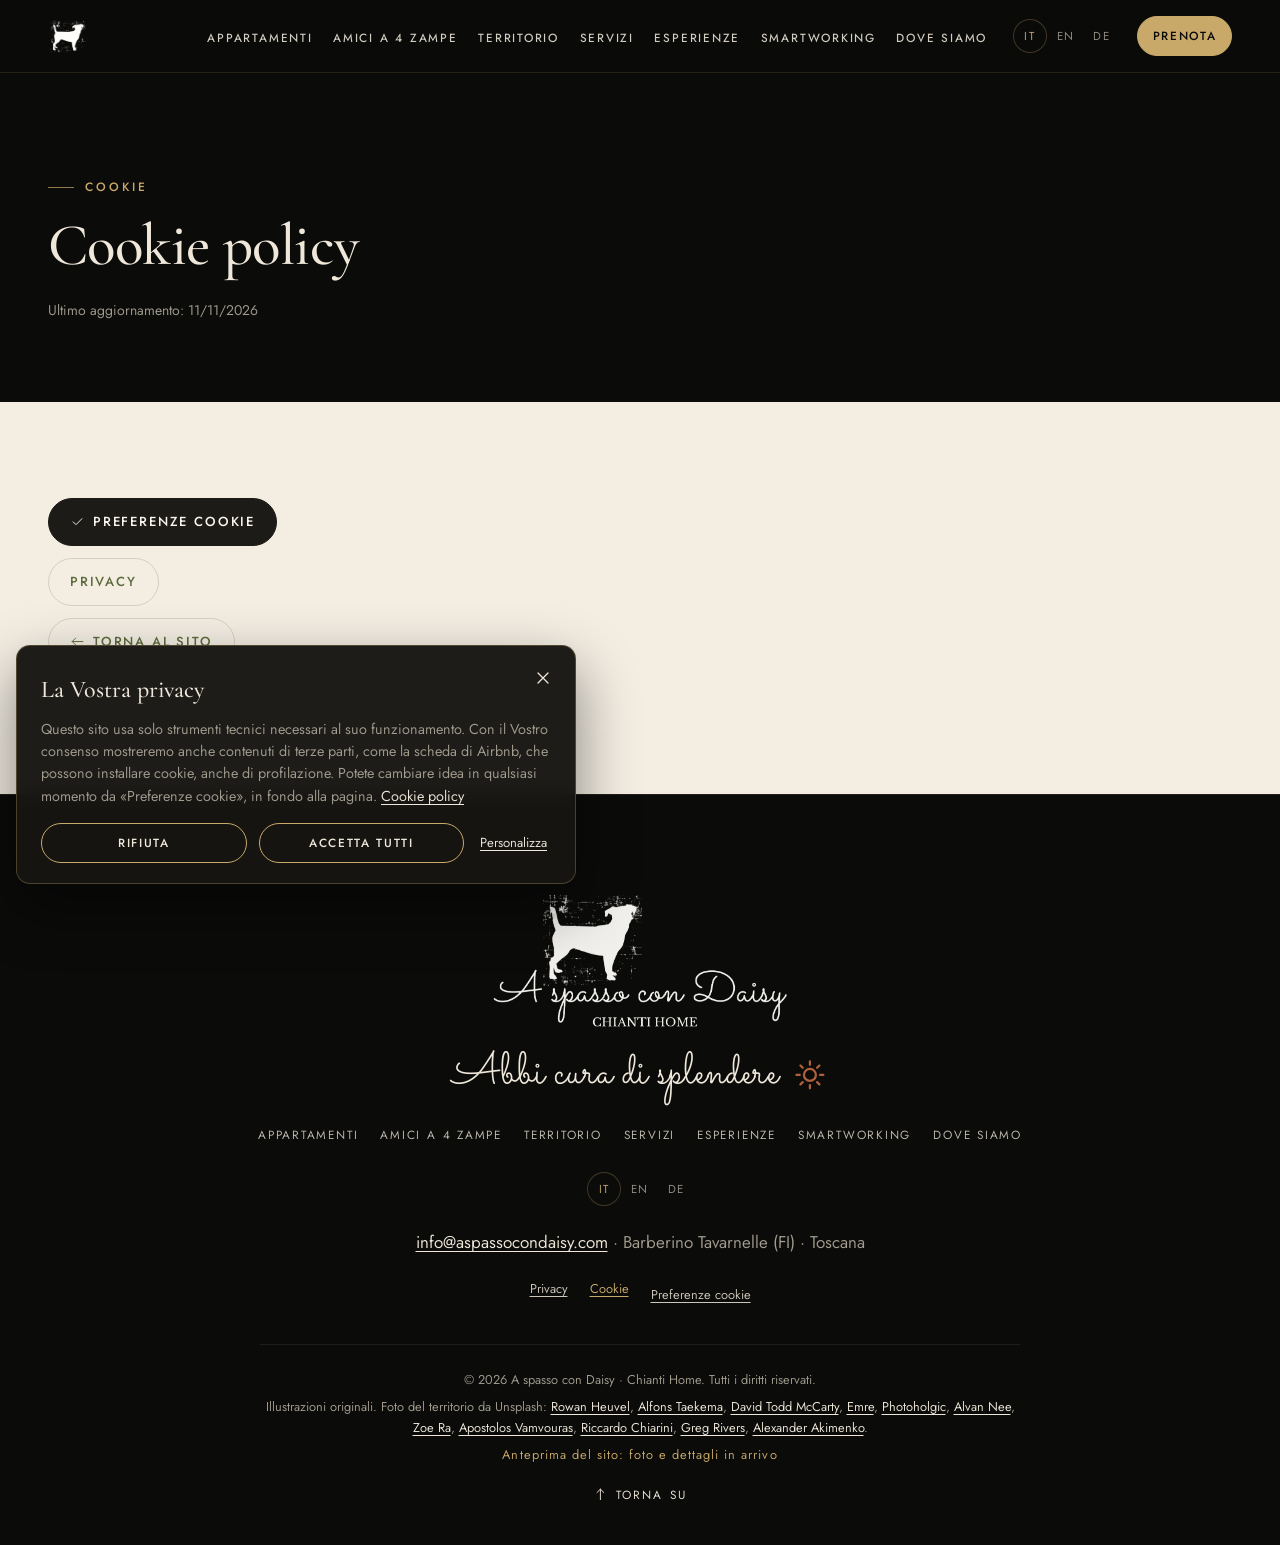
==== cookie/index.html @ 54f22e17 "Consenso cookie, pagine legali e calendario disponibilità (in corso) - Template diviso in base/home/" ====
<!doctype html>
<html lang="it" class="no-js">
<head>
<meta charset="utf-8">
<meta name="viewport" content="width=device-width, initial-scale=1, viewport-fit=cover">
<title>Cookie policy · A spasso con Daisy · Chianti Home</title>
<meta name="description" content="">
<meta name="robots" content="noindex, nofollow">
<meta name="theme-color" content="#0b0b0a">
<meta name="color-scheme" content="light">
<link rel="canonical" href="https://metm98.github.io/ASpassoConDaisyChiantiHome/cookie/">
<link rel="alternate" hreflang="it" href="https://metm98.github.io/ASpassoConDaisyChiantiHome/cookie/">
<link rel="alternate" hreflang="en" href="https://metm98.github.io/ASpassoConDaisyChiantiHome/en/cookie/">
<link rel="alternate" hreflang="de" href="https://metm98.github.io/ASpassoConDaisyChiantiHome/de/cookie/">
<link rel="alternate" hreflang="x-default" href="https://metm98.github.io/ASpassoConDaisyChiantiHome/cookie/">
<meta property="og:type" content="website">
<meta property="og:site_name" content="A spasso con Daisy · Chianti Home">
<meta property="og:title" content="Cookie policy · A spasso con Daisy · Chianti Home">
<meta property="og:description" content="">
<meta property="og:url" content="https://metm98.github.io/ASpassoConDaisyChiantiHome/cookie/">
<meta property="og:locale" content="it_IT">
<meta property="og:image" content="https://metm98.github.io/ASpassoConDaisyChiantiHome/assets/img/brand/og-image.jpg">
<meta property="og:image:width" content="1200">
<meta property="og:image:height" content="630">
<meta property="og:image:alt" content="Logo di A spasso con Daisy, Chianti Home">
<meta name="twitter:card" content="summary_large_image">
<link rel="icon" type="image/png" sizes="32x32" href="../assets/img/brand/favicon-32.png">
<link rel="icon" type="image/png" sizes="48x48" href="../assets/img/brand/favicon-48.png">
<link rel="apple-touch-icon" href="../assets/img/brand/apple-touch-icon.png">
<link rel="manifest" href="../site.webmanifest">
<link rel="preload" href="../assets/fonts/cormorant-garamond.woff2" as="font" type="font/woff2" crossorigin>
<link rel="preload" href="../assets/fonts/jost.woff2" as="font" type="font/woff2" crossorigin>
<link rel="stylesheet" href="../assets/css/style.css">
<script>document.documentElement.classList.replace('no-js','js')</script>
</head>
<body class="page-cookie">
<svg xmlns="http://www.w3.org/2000/svg" class="sprite" aria-hidden="true" focusable="false"><symbol id="i-arrow-down" viewBox="0 0 24 24"><g fill="none" stroke="currentColor" stroke-width="1.5" stroke-linecap="round" stroke-linejoin="round"><path d="M12 3.5v17M6.5 15l5.5 5.5 5.5-5.5"/></g></symbol><symbol id="i-arrow-right" viewBox="0 0 24 24"><g fill="none" stroke="currentColor" stroke-width="1.5" stroke-linecap="round" stroke-linejoin="round"><path d="M3.5 12h17M15 6.5l5.5 5.5-5.5 5.5"/></g></symbol><symbol id="i-check" viewBox="0 0 24 24"><g fill="none" stroke="currentColor" stroke-width="1.5" stroke-linecap="round" stroke-linejoin="round"><path d="M5 12.5l4.5 4.5L19 7.5"/></g></symbol><symbol id="i-close" viewBox="0 0 24 24"><g fill="none" stroke="currentColor" stroke-width="1.5" stroke-linecap="round" stroke-linejoin="round"><path d="M6 6l12 12M18 6 6 18"/></g></symbol><symbol id="i-sun" viewBox="0 0 24 24"><g fill="none" stroke="currentColor" stroke-width="1.5" stroke-linecap="round" stroke-linejoin="round"><circle cx="12" cy="12" r="4"/><path d="M12 5.2 12 3M16.81 7.19 18.36 5.64M18.8 12 21 12M16.81 16.81 18.36 18.36M12 18.8 12 21M7.19 16.81 5.64 18.36M5.2 12 3 12M7.19 7.19 5.64 5.64"/></g></symbol></svg>
<a class="skip" href="#main">Vai al contenuto</a>
<header class="site-header" id="top">
  <div class="site-header__inner">
    <a class="brand" href="../" aria-label="A spasso con Daisy — Chianti Home">
      <img class="brand__mark" src="../assets/img/brand/mark-light.webp" width="44" height="44" alt="">
      <span class="brand__name">A spasso con Daisy</span>
    </a>
    <nav class="nav" id="nav" aria-label="Menu">
      <ul class="nav__list">
        <li><a class="nav__link" href="../#apartments">Appartamenti</a></li>
        <li><a class="nav__link" href="../#dogs">Amici a 4 zampe</a></li>
        <li><a class="nav__link" href="../#territory">Territorio</a></li>
        <li><a class="nav__link" href="../#included">Servizi</a></li>
        <li><a class="nav__link" href="../#experiences">Esperienze</a></li>
        <li><a class="nav__link" href="../#smartworking">Smartworking</a></li>
        <li><a class="nav__link" href="../#location">Dove siamo</a></li>
      </ul>
      <div class="nav__extra">
        <ul class="langs" aria-label="Lingua">
          <li><a href="../cookie/" hreflang="it" lang="it" aria-current="true">IT</a></li>
          <li><a href="../en/cookie/" hreflang="en" lang="en">EN</a></li>
          <li><a href="../de/cookie/" hreflang="de" lang="de">DE</a></li>
        </ul>
        <a class="btn btn--gold btn--sm" href="../#booking">Prenota</a>
      </div>
    </nav>
    <button class="menu-toggle" type="button" aria-controls="nav" aria-expanded="false" data-open="Apri il menu" data-close="Chiudi il menu">
      <span class="sr-only">Apri il menu</span>
      <span class="menu-toggle__bars" aria-hidden="true"></span>
    </button>
  </div>
</header>
<main id="main" class="legal">
  <section class="legal__hero">
    <div class="container">
      <p class="kicker kicker--gold">Cookie</p>
      <h1 class="h2 legal__title">Cookie policy</h1>
      <p class="small legal__updated">Ultimo aggiornamento: 11/11/2026</p>
    </div>
  </section>
  <div class="container legal__body">
    <article class="legal__content">
      <div class="legal__actions">
        <button class="btn btn--dark" type="button" data-consent-action="customize"><svg class="icon " aria-hidden="true" focusable="false"><use href="#i-check"></use></svg><span>Preferenze cookie</span></button>
        <a class="btn btn--outline" href="../privacy/">Privacy</a>
        <a class="btn btn--outline" href="../"><svg class="icon icon--left" aria-hidden="true" focusable="false"><use href="#i-arrow-right"></use></svg><span>Torna al sito</span></a>
      </div>
    </article>
  </div>
</main>
<footer class="site-footer">
  <div class="container site-footer__inner">
    <img class="site-footer__logo" src="../assets/img/brand/logo-light.webp" width="989" height="459" alt="A spasso con Daisy — Chianti Home" loading="lazy" decoding="async">
    <p class="script site-footer__tagline">Abbi cura di splendere <span class="sun" aria-hidden="true"><svg class="icon " aria-hidden="true" focusable="false"><use href="#i-sun"></use></svg></span></p>
    <nav aria-label="Footer">
      <ul class="site-footer__nav">
<li><a href="../#apartments">Appartamenti</a></li><li><a href="../#dogs">Amici a 4 zampe</a></li><li><a href="../#territory">Territorio</a></li><li><a href="../#included">Servizi</a></li><li><a href="../#experiences">Esperienze</a></li><li><a href="../#smartworking">Smartworking</a></li><li><a href="../#location">Dove siamo</a></li>      </ul>
    </nav>
    <ul class="langs langs--footer" aria-label="Lingua">
      <li><a href="../cookie/" hreflang="it" lang="it" aria-current="true">IT</a></li>
      <li><a href="../en/cookie/" hreflang="en" lang="en">EN</a></li>
      <li><a href="../de/cookie/" hreflang="de" lang="de">DE</a></li>
    </ul>
    <p class="site-footer__contact"><a href="mailto:info@aspassocondaisy.com">info@aspassocondaisy.com</a> · Barberino Tavarnelle (FI) · Toscana</p>
    <ul class="site-footer__legal">
      <li><a href="../privacy/">Privacy</a></li>
      <li><a href="../cookie/" aria-current="page">Cookie</a></li>
      <li><button class="link-button" type="button" data-consent-action="customize">Preferenze cookie</button></li>
    </ul>
    <div class="site-footer__meta">
      <p>© 2026 A spasso con Daisy · Chianti Home. Tutti i diritti riservati.</p>
      <p>
        Illustrazioni originali.
        Foto del territorio da Unsplash:
<a href="https://unsplash.com/photos/xYYBo69fvQE" target="_blank" rel="noopener">Rowan Heuvel</a>, <a href="https://unsplash.com/photos/VdAyo0CkbdQ" target="_blank" rel="noopener">Alfons Taekema</a>, <a href="https://unsplash.com/photos/MoU9RTtaxWw" target="_blank" rel="noopener">David Todd McCarty</a>, <a href="https://unsplash.com/photos/iRVq6avVGDE" target="_blank" rel="noopener">Emre</a>, <a href="https://unsplash.com/photos/jxy6anuB5b4" target="_blank" rel="noopener">Photoholgic</a>, <a href="https://unsplash.com/photos/T-0EW-SEbsE" target="_blank" rel="noopener">Alvan Nee</a>, <a href="https://unsplash.com/photos/sirEpWjfSmo" target="_blank" rel="noopener">Zoe Ra</a>, <a href="https://unsplash.com/photos/FjvIsYAqoic" target="_blank" rel="noopener">Apostolos Vamvouras</a>, <a href="https://unsplash.com/photos/_C-ZxPF-BtQ" target="_blank" rel="noopener">Riccardo Chiarini</a>, <a href="https://unsplash.com/photos/gRW6kNuibFo" target="_blank" rel="noopener">Greg Rivers</a>, <a href="https://unsplash.com/photos/vxzkxfJ8FlE" target="_blank" rel="noopener">Alexander Akimenko</a>.      </p>
<p class="site-footer__preview">Anteprima del sito: foto e dettagli in arrivo</p>      <a class="site-footer__top" href="#top"><svg class="icon icon--up" aria-hidden="true" focusable="false"><use href="#i-arrow-down"></use></svg><span>Torna su</span></a>
    </div>
  </div>
</footer>
<section class="consent" id="consent" aria-labelledby="consent-title" hidden>
  <button class="consent__close" type="button" data-consent-action="reject" aria-label="Chiudi e rifiuta"><svg class="icon " aria-hidden="true" focusable="false"><use href="#i-close"></use></svg></button>
  <h2 class="consent__title" id="consent-title">La Vostra privacy</h2>
  <p class="consent__text">Questo sito usa solo strumenti tecnici necessari al suo funzionamento. Con il Vostro consenso mostreremo anche contenuti di terze parti, come la scheda di Airbnb, che possono installare cookie, anche di profilazione. Potete cambiare idea in qualsiasi momento da «Preferenze cookie», in fondo alla pagina. <a href="../cookie/">Cookie policy</a></p>
  <div class="consent__actions">
    <button class="btn btn--choice btn--sm" type="button" data-consent-action="reject">Rifiuta</button>
    <button class="btn btn--choice btn--sm" type="button" data-consent-action="accept">Accetta tutti</button>
    <button class="link-button consent__more" type="button" data-consent-action="customize">Personalizza</button>
  </div>
</section>
<dialog class="consent-dialog" id="consent-dialog" aria-labelledby="consent-dialog-title">
  <div class="consent-dialog__inner">
    <div class="consent-dialog__head">
      <h2 class="h3" id="consent-dialog-title">Preferenze cookie</h2>
      <button class="consent__close consent__close--dialog" type="button" data-consent-action="dismiss" aria-label="Chiudi il menu"><svg class="icon " aria-hidden="true" focusable="false"><use href="#i-close"></use></svg></button>
    </div>
    <p class="small">Scegliete quali contenuti attivare. Gli strumenti tecnici sono sempre attivi perché servono al funzionamento del sito. <a href="../cookie/">Cookie policy</a></p>
    <ul class="consent-cats">
      <li class="consent-cat">
        <div><h3 class="consent-cat__title">Tecnici e necessari</h3><p>Ricordano le Vostre scelte sui cookie. Non tracciano la navigazione.</p></div>
        <span class="badge badge--outline">Sempre attivi</span>
      </li>
      <li class="consent-cat">
        <label class="switch">
          <span><span class="consent-cat__title">Contenuti di terze parti</span><span class="consent-cat__text">Scheda di Airbnb e altri contenuti esterni. Questi servizi possono installare propri cookie, anche di profilazione.</span></span>
          <input type="checkbox" role="switch" name="embeds" data-consent-category="embeds">
          <span class="switch__track" aria-hidden="true"></span>
        </label>
      </li>
    </ul>
    <div class="consent-dialog__actions">
      <button class="btn btn--choice btn--sm" type="button" data-consent-action="reject">Rifiuta</button>
      <button class="btn btn--choice btn--sm" type="button" data-consent-action="save">Salva le preferenze</button>
      <button class="btn btn--choice btn--sm" type="button" data-consent-action="accept">Accetta tutti</button>
    </div>
    <p class="consent-dialog__saved small" role="status" aria-live="polite"></p>
  </div>
</dialog>
<script type="application/json" id="consent-config">{"banner": "always", "categories": ["embeds"], "days": 180, "lang": "it", "saved": "Preferenze salvate", "version": 1}</script>
<script src="../assets/js/consent.js" defer></script>
<script src="../assets/js/main.js" defer></script>
</body>
</html>
---- assets/css/style.css ----
/* ==========================================================================
   A spasso con Daisy · Chianti Home
   Notte & luce: sezioni scure come il logo, alternate a pergamena e avorio.
   ========================================================================== */

/* ---------- Font (self-hosted, OFL) ---------- */
@font-face {
  font-family: "Cormorant Garamond";
  src: url("../fonts/cormorant-garamond.woff2") format("woff2");
  font-weight: 300 700;
  font-style: normal;
  font-display: swap;
}
@font-face {
  font-family: "Cormorant Garamond";
  src: url("../fonts/cormorant-garamond-italic.woff2") format("woff2");
  font-weight: 300 700;
  font-style: italic;
  font-display: swap;
}
@font-face {
  font-family: "Jost";
  src: url("../fonts/jost.woff2") format("woff2");
  font-weight: 100 900;
  font-style: normal;
  font-display: swap;
}
@font-face {
  font-family: "Sacramento";
  src: url("../fonts/sacramento.woff2") format("woff2");
  font-weight: 400;
  font-style: normal;
  font-display: swap;
}

/* ---------- Token ---------- */
:root {
  --night: #0b0b0a;
  --night-2: #161512;
  --night-3: #23211c;
  --ink: #1d1b17;
  --ink-soft: #4a463d;
  --parchment: #f3ede2;
  --ivory: #faf6ef;
  --stone: #d9cfbf;
  --olive: #5d6b3c;
  --olive-light: #8f9a6a;
  --sage: #b7bd9d;
  --terracotta: #b0603a;
  --gold: #c8a96a;
  --gold-soft: rgba(200, 169, 106, .28);
  --cream: #efe8da;
  --muted-dark: #a39d90;

  --serif: "Cormorant Garamond", "Cormorant", Garamond, "Times New Roman", serif;
  --sans: "Jost", "Futura", "Avenir Next", "Segoe UI", system-ui, sans-serif;
  --script: "Sacramento", "Brush Script MT", cursive;

  --gutter: clamp(16px, 5vw, 48px);
  --max: 1200px;
  --radius: 4px;
  --radius-lg: 14px;
  --section-y: clamp(72px, 11vw, 148px);
  --header-h: 72px;
  --ease: cubic-bezier(.22, .61, .36, 1);
  --shadow: 0 1px 2px rgba(29, 27, 23, .05), 0 12px 32px -12px rgba(29, 27, 23, .18);
}

/* ---------- Reset essenziale ---------- */
*, *::before, *::after { box-sizing: border-box; }
html { -webkit-text-size-adjust: 100%; text-size-adjust: 100%; scroll-behavior: smooth; scroll-padding-top: var(--header-h); }
body {
  margin: 0;
  background: var(--parchment);
  color: var(--ink);
  font-family: var(--sans);
  font-size: clamp(1rem, .96rem + .2vw, 1.0625rem);
  font-weight: 380;
  line-height: 1.65;
  -webkit-font-smoothing: antialiased;
  -moz-osx-font-smoothing: grayscale;
  overflow-x: hidden;
}
[hidden] { display: none !important; }
img, svg { display: block; max-width: 100%; }
img { height: auto; }
h1, h2, h3, h4, p, ul, ol, dl, dd, figure, blockquote { margin: 0; }
ul, ol { padding: 0; list-style: none; }
a { color: inherit; text-decoration-thickness: 1px; text-underline-offset: .2em; }
button, input, select, textarea { font: inherit; color: inherit; }
:focus-visible { outline: 2px solid var(--gold); outline-offset: 3px; border-radius: 2px; }
.sprite { position: absolute; width: 0; height: 0; overflow: hidden; }
.sr-only {
  position: absolute !important; width: 1px; height: 1px; padding: 0; margin: -1px;
  overflow: hidden; clip: rect(0 0 0 0); white-space: nowrap; border: 0;
}
.skip {
  position: absolute; left: 12px; top: -60px; z-index: 100;
  background: var(--gold); color: var(--night); padding: 10px 16px; border-radius: var(--radius);
  text-decoration: none; font-weight: 500; transition: top .2s;
}
.skip:focus { top: 12px; }

/* ---------- Icone ---------- */
.icon { width: 1.25em; height: 1.25em; flex: none; stroke: currentColor; fill: none; }

/* ---------- Layout ---------- */
.container { width: 100%; max-width: calc(var(--max) + 2 * var(--gutter)); margin-inline: auto; padding-inline: var(--gutter); }
.section { position: relative; padding-block: var(--section-y); }
.section--light { background: var(--parchment); color: var(--ink); }
.section--ivory { background: var(--ivory); color: var(--ink); }
.section--night { background: var(--night); color: var(--cream); font-weight: 330; }

/* Orizzonte di colline e cipressi che separa luce e notte */
.edge {
  position: absolute; left: 0; right: 0; bottom: calc(100% - 1px);
  width: 100%; height: clamp(34px, 6vw, 90px);
  fill: var(--night); pointer-events: none;
}

/* ---------- Tipografia ---------- */
.kicker {
  display: inline-flex; align-items: center; gap: .9em;
  font-family: var(--sans); font-size: .75rem; font-weight: 500;
  letter-spacing: .24em; text-transform: uppercase; color: var(--olive);
  margin-bottom: 1.1rem;
}
.kicker::before { content: ""; width: 2.2em; height: 1px; background: currentColor; opacity: .7; }
.kicker--gold { color: var(--gold); }
.section-head--center .kicker::after { content: ""; width: 2.2em; height: 1px; background: currentColor; opacity: .7; }

.h2 {
  font-family: var(--serif); font-weight: 500;
  font-size: clamp(2.1rem, 1.45rem + 2.8vw, 3.7rem);
  line-height: 1.04; letter-spacing: -.01em;
  margin-bottom: 1.4rem; text-wrap: balance;
}
.h3 {
  font-family: var(--serif); font-weight: 500;
  font-size: clamp(1.55rem, 1.3rem + 1vw, 2.15rem);
  line-height: 1.12; margin-bottom: .8rem; text-wrap: balance;
}
.h4 {
  font-family: var(--serif); font-weight: 600;
  font-size: clamp(1.25rem, 1.15rem + .4vw, 1.45rem);
  line-height: 1.2; margin-bottom: .45rem;
}
.lead { font-size: clamp(1.05rem, 1rem + .3vw, 1.2rem); color: var(--ink-soft); max-width: 62ch; }
.lead + .lead { margin-top: 1em; }
.section--night .lead { color: var(--muted-dark); }
.small { font-size: .875rem; color: var(--ink-soft); }
.section--night .small { color: var(--muted-dark); }
.script { font-family: var(--script); font-weight: 400; line-height: 1; }

.section-head { max-width: 760px; margin-bottom: clamp(40px, 6vw, 72px); }
.section-head--center { margin-inline: auto; text-align: center; }
.section-head--center .lead { margin-inline: auto; }

/* ---------- Bottoni & badge ---------- */
.btn {
  --btn-bg: transparent; --btn-fg: currentColor; --btn-bd: currentColor;
  display: inline-flex; align-items: center; justify-content: center; gap: .6em;
  min-height: 48px; padding: .75em 1.6em;
  background: var(--btn-bg); color: var(--btn-fg); border: 1px solid var(--btn-bd);
  border-radius: 999px; cursor: pointer; text-decoration: none;
  font-family: var(--sans); font-size: .82rem; font-weight: 500; letter-spacing: .14em; text-transform: uppercase;
  transition: background-color .3s var(--ease), color .3s var(--ease), border-color .3s var(--ease), transform .3s var(--ease);
}
.btn:hover { transform: translateY(-1px); }
.btn .icon { width: 1.15em; height: 1.15em; }
.btn--gold { --btn-bg: var(--gold); --btn-fg: var(--night); --btn-bd: var(--gold); }
.btn--gold:hover { --btn-bg: #d8bc82; --btn-bd: #d8bc82; }
.btn--ghost { --btn-fg: var(--cream); --btn-bd: rgba(239, 232, 218, .45); }
.btn--ghost:hover { --btn-bd: var(--cream); --btn-bg: rgba(239, 232, 218, .06); }
.btn--dark { --btn-bg: var(--ink); --btn-fg: var(--ivory); --btn-bd: var(--ink); }
.btn--dark:hover { --btn-bg: var(--olive); --btn-bd: var(--olive); }
.btn--sm { min-height: 40px; padding: .55em 1.25em; font-size: .74rem; }

.badge {
  display: inline-flex; align-items: center; gap: .5em;
  padding: .4em .9em; border-radius: 999px;
  font-size: .7rem; font-weight: 500; letter-spacing: .16em; text-transform: uppercase; line-height: 1.2;
}
.badge .icon { width: 1.1em; height: 1.1em; }
.badge--dark { background: rgba(11, 11, 10, .78); color: var(--cream); backdrop-filter: blur(6px); -webkit-backdrop-filter: blur(6px); }
.badge--gold { background: var(--gold-soft); color: var(--gold); }
.badge--outline { border: 1px solid var(--gold-soft); color: var(--gold); }

/* ---------- Header ---------- */
.site-header {
  position: fixed; inset: 0 0 auto; z-index: 50;
  height: var(--header-h); color: var(--cream);
  transition: background-color .4s var(--ease), box-shadow .4s var(--ease), backdrop-filter .4s;
}
.site-header.is-solid {
  background: rgba(11, 11, 10, .86);
  backdrop-filter: blur(12px) saturate(1.2); -webkit-backdrop-filter: blur(12px) saturate(1.2);
  box-shadow: 0 1px 0 rgba(200, 169, 106, .14);
}
.site-header__inner {
  height: 100%; max-width: calc(1360px + 2 * var(--gutter)); margin-inline: auto; padding-inline: var(--gutter);
  display: flex; align-items: center; justify-content: space-between; gap: 24px;
}
.brand { display: flex; align-items: center; gap: 10px; text-decoration: none; flex: none; }
.brand__mark { width: 40px; height: 40px; }
.brand__name { font-family: var(--script); font-size: 1.75rem; line-height: 1; padding-top: .15em; white-space: nowrap; }

.nav { display: flex; align-items: center; gap: clamp(16px, 2vw, 32px); }
@media (min-width: 1181px) and (max-width: 1399px) { .brand__name { display: none; } .site-header__inner { gap: 16px; } }
.nav__list { display: flex; gap: clamp(14px, 1.6vw, 26px); }
.nav__link {
  position: relative; text-decoration: none;
  font-size: .74rem; font-weight: 450; letter-spacing: .15em; text-transform: uppercase; white-space: nowrap;
  padding-block: 6px; opacity: .88; transition: opacity .2s;
}
.nav__link::after {
  content: ""; position: absolute; left: 0; right: 0; bottom: 0; height: 1px; background: var(--gold);
  transform: scaleX(0); transform-origin: left; transition: transform .35s var(--ease);
}
.nav__link:hover, .nav__link.is-active { opacity: 1; }
.nav__link:hover::after, .nav__link.is-active::after { transform: scaleX(1); }
.nav__extra { display: flex; align-items: center; gap: 18px; }

.langs { display: flex; gap: 2px; font-size: .72rem; letter-spacing: .12em; }
.langs a {
  display: inline-grid; place-items: center; min-width: 34px; min-height: 34px; padding: 0 4px;
  text-decoration: none; border-radius: 999px; opacity: .6; transition: opacity .2s, background-color .2s;
}
.langs a:hover { opacity: 1; }
.langs a[aria-current] { opacity: 1; color: var(--gold); box-shadow: inset 0 0 0 1px var(--gold-soft); }

.menu-toggle {
  display: none; position: relative; width: 48px; height: 48px; margin-right: -8px;
  background: none; border: 0; cursor: pointer; color: inherit;
}
.menu-toggle__bars, .menu-toggle__bars::before, .menu-toggle__bars::after {
  position: absolute; left: 13px; width: 22px; height: 1.5px; background: currentColor; border-radius: 2px;
  transition: transform .35s var(--ease), opacity .2s;
}
.menu-toggle__bars { top: 50%; transform: translateY(-50%); }
.menu-toggle__bars::before, .menu-toggle__bars::after { content: ""; left: 0; }
.menu-toggle__bars::before { top: -7px; }
.menu-toggle__bars::after { top: 7px; width: 14px; }
.menu-open .menu-toggle__bars { background: transparent; }
.menu-open .menu-toggle__bars::before { transform: translateY(7px) rotate(45deg); }
.menu-open .menu-toggle__bars::after { transform: translateY(-7px) rotate(-45deg); width: 22px; }

@media (max-width: 1180px) {
  .menu-toggle { display: block; z-index: 2; }
  .nav {
    position: fixed; inset: 0; z-index: 1;
    flex-direction: column; justify-content: center; align-items: center; gap: 36px;
    padding: calc(var(--header-h) + 16px) var(--gutter) 40px;
    background: radial-gradient(120% 80% at 50% 0%, #1a1814 0%, var(--night) 60%);
    opacity: 0; visibility: hidden; transition: opacity .4s var(--ease), visibility .4s;
    overflow-y: auto;
  }
  .menu-open .nav { opacity: 1; visibility: visible; }
  .nav__list { flex-direction: column; align-items: center; gap: 6px; }
  .nav__link {
    font-family: var(--serif); font-size: clamp(1.7rem, 6vw, 2.3rem); font-weight: 500;
    letter-spacing: 0; text-transform: none; padding-block: 4px;
  }
  .nav__link::after { display: none; }
  .nav__extra { flex-direction: column; gap: 20px; }
  .langs { font-size: .85rem; }
  .langs a { min-width: 44px; min-height: 44px; }
  .menu-open { overflow: hidden; }
  .menu-open .site-header { background: transparent; box-shadow: none; backdrop-filter: none; -webkit-backdrop-filter: none; }
}
.no-js .nav { position: static; opacity: 1; visibility: visible; }

/* ---------- Hero ---------- */
.hero {
  position: relative; isolation: isolate; overflow: hidden;
  min-height: 100vh; min-height: 100svh;
  display: flex; flex-direction: column; align-items: center; justify-content: center;
  padding: calc(var(--header-h) + 24px) var(--gutter) clamp(170px, 30vw, 300px);
  background:
    radial-gradient(60% 50% at 50% 38%, rgba(200, 169, 106, .09) 0%, rgba(200, 169, 106, 0) 70%),
    radial-gradient(120% 70% at 50% 110%, #22201a 0%, var(--night) 60%);
  color: var(--cream); text-align: center;
}
.hero__content { position: relative; z-index: 2; display: flex; flex-direction: column; align-items: center; max-width: 900px; }
.hero__kicker { margin-bottom: clamp(12px, 2.5vh, 28px); }
.hero__kicker::after { content: ""; width: 2.2em; height: 1px; background: currentColor; opacity: .7; }
.hero__title { margin: 0; }
.hero__logo { width: min(640px, 86vw); max-height: 42vh; object-fit: contain; animation: rise 1.4s var(--ease) both; }
.hero__tagline {
  font-family: var(--serif); font-style: italic; font-weight: 400;
  font-size: clamp(1.25rem, 1.05rem + 1vw, 1.75rem); line-height: 1.35;
  max-width: 34ch; margin-top: clamp(8px, 2vh, 20px); color: var(--cream);
  animation: rise 1.4s .2s var(--ease) both;
}
.hero__facts {
  display: flex; flex-wrap: wrap; justify-content: center; gap: 10px 26px;
  margin-top: clamp(18px, 3vh, 30px);
  font-size: .78rem; letter-spacing: .12em; text-transform: uppercase; color: var(--muted-dark);
  animation: rise 1.4s .35s var(--ease) both;
}
.hero__facts li { display: inline-flex; align-items: center; gap: .6em; }
.hero__facts .icon { color: var(--gold); }
.hero__ctas { display: flex; flex-wrap: wrap; justify-content: center; gap: 14px; margin-top: clamp(22px, 4vh, 40px); animation: rise 1.4s .5s var(--ease) both; }
.hero__hills { position: absolute; left: 0; right: 0; bottom: -1px; z-index: 1; height: clamp(200px, 36vw, 470px); pointer-events: none; }
.hero__hills svg { width: 100%; height: 100%; }

.hero .star { animation: twinkle 4s ease-in-out infinite; }
.hero .star:nth-of-type(3n) { animation-delay: -1.3s; animation-duration: 5.2s; }
.hero .star:nth-of-type(3n+1) { animation-delay: -2.6s; animation-duration: 3.6s; }

.hero .window { animation: glow 7s ease-in-out infinite; }
@keyframes glow { 0%, 100% { opacity: 1; } 45% { opacity: .78; } 55% { opacity: .95; } 70% { opacity: .84; } }
.hero__sky { position: absolute; inset: 0; z-index: 1; pointer-events: none; }
.firefly {
  position: absolute; width: 4px; height: 4px; border-radius: 50%;
  background: #f3d58f; box-shadow: 0 0 10px 3px rgba(243, 213, 143, .55);
  opacity: 0; animation: firefly 9s ease-in-out infinite;
}
.firefly:nth-child(1) { left: 12%; top: 72%; animation-delay: 0s; }
.firefly:nth-child(2) { left: 22%; top: 62%; animation-delay: 2.2s; animation-duration: 11s; }
.firefly:nth-child(3) { left: 34%; top: 78%; animation-delay: 4.1s; }
.firefly:nth-child(4) { left: 61%; top: 70%; animation-delay: 1.4s; animation-duration: 10s; }
.firefly:nth-child(5) { left: 73%; top: 60%; animation-delay: 5.3s; }
.firefly:nth-child(6) { left: 84%; top: 74%; animation-delay: 3.3s; animation-duration: 12s; }
.firefly:nth-child(7) { left: 47%; top: 82%; animation-delay: 6.4s; }
.firefly:nth-child(8) { left: 91%; top: 64%; animation-delay: 7.5s; animation-duration: 10.5s; }

@keyframes rise { from { opacity: 0; transform: translateY(18px); } to { opacity: 1; transform: none; } }
@keyframes nudge { 0%, 100% { transform: translateY(0); } 50% { transform: translateY(5px); } }
@keyframes twinkle { 0%, 100% { opacity: .25; } 50% { opacity: 1; } }
@keyframes firefly {
  0% { opacity: 0; transform: translate(0, 0); }
  20% { opacity: .9; }
  50% { opacity: .35; transform: translate(18px, -26px); }
  80% { opacity: .8; }
  100% { opacity: 0; transform: translate(-10px, -48px); }
}

/* ---------- Benvenuti ---------- */
.welcome { padding-top: clamp(40px, 6vw, 80px); }
.welcome__grid { display: grid; gap: clamp(36px, 6vw, 96px); align-items: center; }
.welcome__script { font-size: clamp(3.6rem, 2.8rem + 3.5vw, 6rem); color: var(--olive); margin-bottom: .1em; margin-left: -.06em; }
.poem {
  font-family: var(--serif); font-style: italic; font-weight: 400;
  font-size: clamp(1.25rem, 1.12rem + .6vw, 1.6rem); line-height: 1.5; color: var(--ink);
  padding-left: clamp(16px, 2.5vw, 28px); border-left: 1px solid var(--stone);
}
.poem p + p { margin-top: .35em; }
.poem__last { font-style: normal; font-weight: 600; letter-spacing: .02em; margin-top: .6em !important; color: var(--olive); }
.ornament { width: 140px; height: 28px; margin: clamp(48px, 7vw, 88px) auto; color: var(--olive-light); }
.highlights { display: grid; grid-template-columns: repeat(auto-fit, minmax(min(100%, 230px), 1fr)); gap: clamp(28px, 3vw, 40px); }
.highlight p { color: var(--ink-soft); font-size: .97rem; }
.highlight__icon {
  display: grid; place-items: center; width: 56px; height: 56px; margin-bottom: 18px;
  border-radius: 50%; border: 1px solid var(--stone); color: var(--olive); background: var(--ivory);
}
.highlight__icon .icon { width: 26px; height: 26px; }
@media (min-width: 900px) { .welcome__grid { grid-template-columns: 1.05fr 1fr; } }

/* ---------- Appartamenti ---------- */
.units { display: grid; gap: clamp(28px, 4vw, 48px); }
@media (min-width: 900px) { .units { grid-template-columns: 1fr 1fr; } }
.unit {
  display: flex; flex-direction: column; background: var(--parchment);
  border-radius: var(--radius-lg); overflow: hidden; box-shadow: var(--shadow);
  transition: transform .5s var(--ease), box-shadow .5s var(--ease);
}
.unit:hover { transform: translateY(-4px); box-shadow: 0 1px 2px rgba(29, 27, 23, .05), 0 22px 44px -16px rgba(29, 27, 23, .26); }
.unit__figure { position: relative; aspect-ratio: 4 / 3; background: var(--ivory); overflow: hidden; }
.unit__figure img { width: 100%; height: 100%; object-fit: cover; transition: transform 1.2s var(--ease); }
.unit:hover .unit__figure img { transform: scale(1.03); }
.unit__figure .badge { position: absolute; top: 16px; left: 16px; }
.unit__body { padding: clamp(24px, 3.2vw, 40px); display: flex; flex-direction: column; gap: .8rem; flex: 1; }
.unit__name { font-family: var(--serif); font-weight: 500; font-size: clamp(2rem, 1.7rem + 1.2vw, 2.6rem); line-height: 1; }
.unit__tagline { font-family: var(--serif); font-style: italic; font-size: 1.2rem; color: var(--olive); line-height: 1.3; }
.unit__body > p:not(.unit__tagline) { color: var(--ink-soft); }
.chips { display: flex; flex-wrap: wrap; gap: 8px; margin-top: auto; padding-top: .6rem; }
.chip {
  display: inline-flex; align-items: center; gap: .5em;
  padding: .45em .9em; border: 1px solid var(--stone); border-radius: 999px;
  font-size: .84rem; background: var(--ivory);
}
.chip .icon { color: var(--olive); width: 1.1em; height: 1.1em; }

/* ---------- Cani ---------- */
.dogs__grid { display: grid; gap: clamp(40px, 6vw, 88px); align-items: center; }
@media (min-width: 900px) { .dogs__grid { grid-template-columns: 1fr 1fr; } }
.dogs__art { position: relative; }
.dogs__illustration {
  -webkit-mask-image: radial-gradient(ellipse 64% 62% at 50% 56%, #000 58%, transparent 100%);
  mask-image: radial-gradient(ellipse 64% 62% at 50% 56%, #000 58%, transparent 100%);
}
.dogs__illustration svg { width: 100%; height: auto; }
.dogs .spark { animation: twinkle 3.2s ease-in-out infinite; }
.dogs .spark:nth-of-type(2n) { animation-delay: -1.1s; animation-duration: 4.4s; }
.dogs .spark:nth-of-type(3n) { animation-delay: -2.3s; animation-duration: 2.8s; }
.dogs .star { animation: twinkle 5s ease-in-out infinite; }
.dogs .star:nth-of-type(2n) { animation-delay: -2s; }
.dogs__photo {
  position: absolute; right: 2%; bottom: -6%; width: clamp(120px, 30%, 220px); aspect-ratio: 1;
  border-radius: 50%; overflow: hidden; border: 3px solid var(--night); box-shadow: 0 0 0 1px var(--gold-soft), 0 18px 40px rgba(0, 0, 0, .5);
}
.dogs__photo img, .dogs__photo .ph { width: 100%; height: 100%; object-fit: cover; }
.ticks { display: grid; gap: 14px; margin-top: 1.8rem; }
.ticks li { display: flex; gap: 14px; align-items: flex-start; }
.ticks .icon { width: 22px; height: 22px; margin-top: .15em; color: var(--gold); }
.ticks--light .icon { color: var(--olive); }
.note {
  display: flex; gap: 12px; align-items: flex-start; margin-top: 2rem; padding: 16px 20px;
  border: 1px solid var(--gold-soft); border-radius: var(--radius-lg); color: var(--muted-dark); font-size: .95rem;
}
.note .icon { color: var(--gold); margin-top: .2em; }

/* ---------- Territorio ---------- */
.mosaic { display: grid; gap: clamp(10px, 1.4vw, 18px); grid-template-columns: 1fr 1fr; margin-bottom: clamp(48px, 7vw, 88px); }
.mosaic__item { border-radius: var(--radius-lg); overflow: hidden; aspect-ratio: 4 / 3; }
.mosaic__item--main { grid-column: 1 / -1; aspect-ratio: 16 / 9; }
.mosaic__item img, .mosaic__item .ph { width: 100%; height: 100%; object-fit: cover; transition: transform 1.4s var(--ease); }
.mosaic__item:hover img { transform: scale(1.04); }
@media (min-width: 900px) {
  .mosaic { grid-template-columns: 2fr 1fr; grid-template-rows: 1fr 1fr; height: clamp(440px, 46vw, 600px); }
  .mosaic__item, .mosaic__item--main { aspect-ratio: auto; }
  .mosaic__item--main { grid-column: 1; grid-row: 1 / span 2; }
}
.places { display: grid; grid-template-columns: repeat(auto-fit, minmax(min(100%, 250px), 1fr)); gap: clamp(28px, 3vw, 44px); }
.place { padding-top: 22px; border-top: 1px solid var(--stone); }
.place p { color: var(--ink-soft); font-size: .97rem; }
.place__icon { display: inline-block; color: var(--olive); margin-bottom: 14px; }
.place__icon .icon { width: 30px; height: 30px; }
/* Fascia fotografica con citazione */
.band { position: relative; isolation: isolate; min-height: clamp(420px, 62vw, 760px); display: grid; place-items: center; padding: 96px var(--gutter) clamp(120px, 14vw, 200px); color: var(--cream); text-align: center; overflow: hidden; }
.band__media { position: absolute; inset: 0; z-index: -1; }
.band__media img, .band__media .ph { width: 100%; height: 100%; object-fit: cover; object-position: 50% 60%; }
.band::after { content: ""; position: absolute; inset: 0; z-index: -1; background: linear-gradient(180deg, rgba(11, 11, 10, .2) 0%, rgba(11, 11, 10, .42) 50%, rgba(11, 11, 10, .3) 100%); }
.band__quote { max-width: 900px; }
.band__quote blockquote p {
  font-family: var(--serif); font-style: italic; font-weight: 400;
  font-size: clamp(1.9rem, 1.3rem + 2.8vw, 3.4rem); line-height: 1.15; text-wrap: balance;
  text-shadow: 0 2px 24px rgba(0, 0, 0, .45);
}
.band__quote blockquote p::before { content: "“"; color: var(--gold); }
.band__quote blockquote p::after { content: "”"; color: var(--gold); }
.band__quote figcaption { margin-top: 1.2rem; font-size: clamp(2.2rem, 1.7rem + 1.8vw, 3.2rem); color: var(--cream); display: inline-flex; align-items: center; gap: .3em; text-shadow: 0 2px 18px rgba(0, 0, 0, .5); }
.band .sun .icon { color: var(--gold); }
.sun .icon { width: .8em; height: .8em; color: var(--terracotta); animation: spin 24s linear infinite; }
@keyframes spin { to { transform: rotate(360deg); } }

/* foto segnaposto (se una foto manca) */
.ph {
  display: grid; place-items: center; color: var(--olive-light);
  background:
    radial-gradient(120% 90% at 30% 20%, rgba(255, 255, 255, .5), transparent 60%),
    linear-gradient(160deg, var(--stone), var(--sage));
}
.ph .icon { width: 56px; height: 56px; opacity: .8; }

/* ---------- Al vostro servizio ---------- */
.stories { display: grid; gap: clamp(56px, 8vw, 112px); }
.story { display: grid; gap: clamp(24px, 4vw, 64px); align-items: center; }
.story__media { border-radius: var(--radius-lg); overflow: hidden; aspect-ratio: 4 / 3; position: relative; }
.story__media img { width: 100%; height: 100%; object-fit: cover; transition: transform 1.4s var(--ease); }
.story:hover .story__media img { transform: scale(1.04); }
.story__frame {
  height: 100%; display: grid; place-items: center;
  background:
    radial-gradient(70% 70% at 50% 40%, rgba(200, 169, 106, .14), transparent 70%),
    var(--night-2);
  border: 1px solid var(--gold-soft); border-radius: var(--radius-lg);
}
.story__frame span {
  display: grid; place-items: center; width: 46%; aspect-ratio: 4 / 5;
  border: 1px solid var(--gold-soft); outline: 1px solid var(--gold-soft); outline-offset: 10px; color: var(--gold);
}
.story__frame .icon { width: 64px; height: 64px; }
.story__num { font-variant-numeric: lining-nums; display: block; font-family: var(--serif); font-size: 1rem; letter-spacing: .2em; color: var(--gold); margin-bottom: .8rem; }
.story__body p { color: var(--muted-dark); max-width: 52ch; }
@media (min-width: 900px) {
  .story { grid-template-columns: 1.1fr 1fr; }
  .story:nth-child(even) .story__media { order: 2; }
}

/* ---------- Incluso ---------- */
.amenities { display: grid; grid-template-columns: repeat(auto-fill, minmax(min(100%, 260px), 1fr)); gap: 0 clamp(24px, 3vw, 48px); }
.amenity {
  display: flex; gap: 16px; align-items: flex-start; padding-block: 18px; border-bottom: 1px solid var(--stone);
  font-size: .98rem;
}
.amenity .icon { width: 26px; height: 26px; color: var(--olive); }
.extras {
  display: grid; gap: 14px 40px; grid-template-columns: repeat(auto-fit, minmax(min(100%, 320px), 1fr));
  margin-top: clamp(36px, 5vw, 56px); padding: clamp(22px, 3vw, 32px) clamp(22px, 3.5vw, 40px);
  background: var(--olive); color: var(--ivory); border-radius: var(--radius-lg);
}
.extras li { font-variant-numeric: lining-nums; display: flex; gap: 14px; align-items: center; font-family: var(--serif); font-size: clamp(1.15rem, 1.05rem + .4vw, 1.35rem); line-height: 1.3; }
.extras .icon { width: 28px; height: 28px; color: var(--sage); }

/* ---------- Smartworking ---------- */
.smart__grid { display: grid; gap: clamp(40px, 6vw, 80px); align-items: start; }
@media (min-width: 960px) { .smart__grid { grid-template-columns: 1.05fr 1fr; } }
.formulas { display: grid; grid-template-columns: repeat(auto-fit, minmax(min(100%, 210px), 1fr)); gap: 16px; margin-top: 2rem; }
.formula { padding: 22px; border: 1px solid var(--stone); border-radius: var(--radius-lg); background: var(--parchment); }
.formula .icon { width: 28px; height: 28px; color: var(--terracotta); margin-bottom: 12px; }
.formula p { color: var(--ink-soft); font-size: .95rem; }
.smart__card {
  position: relative; padding: clamp(28px, 4vw, 48px); padding-top: clamp(40px, 5vw, 56px);
  background: var(--parchment); border-radius: var(--radius-lg); box-shadow: var(--shadow);
}
.smart__badge {
  position: absolute; top: -26px; left: clamp(28px, 4vw, 48px);
  display: grid; place-items: center; width: 52px; height: 52px; border-radius: 50%;
  background: var(--olive); color: var(--ivory);
}
.smart__badge .icon { width: 24px; height: 24px; }

/* ---------- Esperienze ---------- */
.experiences .badge { margin: 0 0 1.2rem; }
.strip { display: grid; grid-auto-flow: column; grid-auto-columns: minmax(240px, 1fr); gap: 16px; overflow-x: auto; margin-bottom: clamp(48px, 6vw, 72px); scroll-snap-type: x mandatory; scrollbar-width: none; }
.strip::-webkit-scrollbar { display: none; }
.strip__item { aspect-ratio: 3 / 2; border-radius: var(--radius-lg); overflow: hidden; scroll-snap-align: start; }
.strip__item img { width: 100%; height: 100%; object-fit: cover; }
@media (max-width: 700px) { .strip { grid-auto-columns: 78%; margin-right: calc(-1 * var(--gutter)); padding-right: var(--gutter); } }
.groups { display: grid; gap: clamp(36px, 4vw, 48px) clamp(28px, 3vw, 44px); }
@media (min-width: 700px) { .groups { grid-template-columns: 1fr 1fr; } }
@media (min-width: 1100px) { .groups { grid-template-columns: repeat(4, 1fr); } }
.group { padding-top: 22px; border-top: 1px solid rgba(200, 169, 106, .35); }
.group__title {
  font-family: var(--serif); font-weight: 500; font-style: italic; color: var(--gold);
  font-size: clamp(1.6rem, 1.4rem + .8vw, 2rem); margin-bottom: 1.2rem;
}
.group__list { display: grid; gap: 20px; }
.exp { display: flex; gap: 16px; align-items: flex-start; }
.exp > .icon { width: 28px; height: 28px; color: var(--gold); margin-top: .1em; }
.exp__title { font-family: var(--sans); font-weight: 500; font-size: 1rem; letter-spacing: .02em; color: var(--cream); margin-bottom: .15rem; }
.exp p { color: var(--muted-dark); font-size: .93rem; line-height: 1.55; }

/* ---------- Dove siamo ---------- */
.location__grid { display: grid; gap: clamp(40px, 6vw, 88px); align-items: center; }
@media (min-width: 900px) { .location__grid { grid-template-columns: .9fr 1fr; } }
.location__map { max-width: 520px; margin-inline: auto; width: 100%; }
.location__svg { border-radius: var(--radius-lg); overflow: hidden; box-shadow: var(--shadow); }
.location__svg svg { width: 100%; height: auto; }
.facts { display: grid; grid-template-columns: repeat(auto-fit, minmax(110px, 1fr)); gap: 18px; margin: 2rem 0 .4rem; }
.facts div { border-top: 1px solid var(--stone); padding-top: 12px; }
.facts dt { font-variant-numeric: lining-nums; font-family: var(--serif); font-size: clamp(2rem, 1.7rem + 1vw, 2.6rem); font-weight: 500; line-height: 1; color: var(--olive); }
.facts dd { font-size: .8rem; letter-spacing: .12em; text-transform: uppercase; color: var(--ink-soft); margin-top: 6px; }
.location .small { margin: 1.4rem 0; }

/* ---------- Prenota ---------- */
.booking__grid { display: grid; gap: clamp(24px, 3vw, 40px); align-items: start; }
@media (min-width: 980px) { .booking__grid { grid-template-columns: 1.25fr 1fr; } }
.form {
  display: grid; gap: 18px; padding: clamp(24px, 3.6vw, 44px);
  background: var(--night-2); border: 1px solid rgba(200, 169, 106, .18); border-radius: var(--radius-lg);
}
.form__row { display: grid; gap: 18px; grid-template-columns: repeat(auto-fit, minmax(min(100%, 200px), 1fr)); }
.field { display: grid; gap: 7px; }
.field > span { font-size: .72rem; font-weight: 500; letter-spacing: .16em; text-transform: uppercase; color: var(--muted-dark); }
.field input, .field select, .field textarea {
  width: 100%; min-height: 50px; padding: 12px 14px;
  background: var(--night); color: var(--cream);
  border: 1px solid rgba(239, 232, 218, .16); border-radius: 10px;
  font-size: 1rem; transition: border-color .2s, box-shadow .2s;
  color-scheme: dark;
}
.field textarea { resize: vertical; min-height: 96px; }
.field select {
  appearance: none; -webkit-appearance: none; padding-right: 40px;
  background-image: linear-gradient(45deg, transparent 50%, var(--gold) 50%), linear-gradient(135deg, var(--gold) 50%, transparent 50%);
  background-position: calc(100% - 20px) 52%, calc(100% - 15px) 52%;
  background-size: 5px 5px; background-repeat: no-repeat;
}
.field input::placeholder, .field textarea::placeholder { color: #6f6a60; }
.field input:focus, .field select:focus, .field textarea:focus { outline: none; border-color: var(--gold); box-shadow: 0 0 0 3px rgba(200, 169, 106, .18); }
.field input[aria-invalid="true"] { border-color: #d27b5a; }
.form__error { color: #e2a184; font-size: .9rem; margin-top: -6px; }
.check { display: flex; align-items: center; gap: 12px; cursor: pointer; min-height: 44px; user-select: none; }
.check input { position: absolute; opacity: 0; width: 1px; height: 1px; }
.check__box {
  display: grid; place-items: center; width: 24px; height: 24px; flex: none;
  border: 1px solid rgba(239, 232, 218, .3); border-radius: 6px; transition: background-color .2s, border-color .2s;
}
.check__box .icon { width: 16px; height: 16px; color: var(--night); opacity: 0; transition: opacity .2s; }
.check input:checked + .check__box { background: var(--gold); border-color: var(--gold); }
.check input:checked + .check__box .icon { opacity: 1; }
.check input:focus-visible + .check__box { outline: 2px solid var(--gold); outline-offset: 3px; }
.check > span:last-child { display: inline-flex; align-items: center; gap: .5em; }
.check > span:last-child .icon { color: var(--gold); }
.form__actions { display: flex; flex-wrap: wrap; gap: 12px; margin-top: 6px; }
.form__actions .btn { flex: 1 1 200px; }
.form__privacy { margin-top: -2px; }

.booking__aside { display: grid; gap: clamp(16px, 2vw, 24px); }
.card { padding: clamp(22px, 3vw, 32px); border-radius: var(--radius-lg); }
.card--night { background: var(--night-2); border: 1px solid rgba(200, 169, 106, .14); }
.card p { color: var(--muted-dark); font-size: .95rem; }
.card__head { display: flex; align-items: center; flex-wrap: wrap; gap: 10px 12px; margin-bottom: 12px; }
.card__head > .icon { color: var(--gold); width: 24px; height: 24px; }
.card__head .h4 { margin: 0; flex: 1; min-width: 0; }
.cal { display: grid; grid-template-columns: repeat(7, 1fr); gap: 6px; margin-top: 18px; filter: blur(.4px); opacity: .55; }
.cal span {
  display: grid; place-items: center; aspect-ratio: 1; border-radius: 8px; font-size: .78rem;
  background: rgba(239, 232, 218, .05); color: var(--muted-dark);
}
.cal .is-off { background: transparent; color: #5e5a52; text-decoration: line-through; }
.contacts { display: grid; gap: 10px; }
.contacts a { display: inline-flex; align-items: center; gap: 12px; text-decoration: none; min-height: 40px; word-break: break-word; }
.contacts a:hover span { text-decoration: underline; }
.contacts .icon { color: var(--gold); }
.policy { display: grid; gap: 8px; }
.policy li { position: relative; padding-left: 20px; color: var(--muted-dark); font-size: .95rem; }
.policy li::before { content: ""; position: absolute; left: 0; top: .7em; width: 8px; height: 1px; background: var(--gold); }

/* ---------- Footer ---------- */
.site-footer { background: var(--night); color: var(--muted-dark); padding: clamp(56px, 8vw, 96px) 0 40px; border-top: 1px solid rgba(200, 169, 106, .12); text-align: center; }
.site-footer__inner { display: flex; flex-direction: column; align-items: center; gap: 22px; }
.site-footer__logo { width: min(300px, 70vw); opacity: .95; }
.site-footer__tagline { font-size: clamp(2rem, 1.6rem + 1.5vw, 2.8rem); color: var(--cream); display: inline-flex; align-items: center; gap: .3em; }
.site-footer__nav { display: flex; flex-wrap: wrap; justify-content: center; gap: 6px 22px; font-size: .74rem; letter-spacing: .15em; text-transform: uppercase; }
.site-footer__nav a { text-decoration: none; color: var(--cream); opacity: .8; display: inline-block; padding: 6px 0; }
.site-footer__nav a:hover { opacity: 1; color: var(--gold); }
.langs--footer { color: var(--cream); }
.site-footer__contact a { color: var(--cream); }
.site-footer__meta { display: grid; gap: 6px; font-size: .8rem; max-width: 760px; margin-top: 10px; padding-top: 24px; border-top: 1px solid rgba(239, 232, 218, .08); }
.site-footer__meta a { color: var(--cream); }
.site-footer__preview { color: var(--gold); letter-spacing: .08em; }
.site-footer__top { display: inline-flex; align-items: center; justify-content: center; gap: 8px; margin-top: 14px; text-decoration: none; color: var(--cream); font-size: .74rem; letter-spacing: .18em; text-transform: uppercase; }
.icon--up { transform: rotate(180deg); }

/* ---------- Elementi comuni aggiunti ---------- */
.icon--left { transform: rotate(180deg); }
.link-button {
  background: none; border: 0; padding: 0; cursor: pointer; color: inherit;
  font: inherit; text-decoration: underline; text-underline-offset: .2em; text-decoration-thickness: 1px;
}
.btn--choice { --btn-bg: transparent; --btn-fg: var(--cream); --btn-bd: var(--gold); }
.btn--choice:hover { --btn-bg: var(--gold); --btn-fg: var(--night); }
.btn--outline { --btn-fg: var(--ink); --btn-bd: var(--stone); }
.btn--outline:hover { --btn-bd: var(--ink); }
mark.todo { background: #f6e3a8; color: var(--ink); padding: 0 .3em; border-radius: 3px; font-weight: 500; }
.form__warn {
  display: flex; gap: 10px; align-items: flex-start; margin-top: -6px; padding: 10px 14px;
  border-radius: 10px; background: rgba(200, 169, 106, .12); color: var(--gold); font-size: .9rem;
}
.form__warn .icon { margin-top: .15em; }
.form__privacy a { color: var(--cream); }

/* Footer: link legali e codici */
.site-footer__legal { display: flex; flex-wrap: wrap; justify-content: center; gap: 6px 22px; font-size: .8rem; color: var(--cream); }
.site-footer__legal a, .site-footer__legal .link-button { color: var(--cream); opacity: .85; padding: 6px 0; }
.site-footer__legal a:hover, .site-footer__legal .link-button:hover { opacity: 1; color: var(--gold); }
.site-footer__legal [aria-current] { color: var(--gold); opacity: 1; }
.site-footer__ids { display: flex; flex-wrap: wrap; justify-content: center; gap: 4px 18px; font-size: .8rem; letter-spacing: .06em; }

/* ---------- Calendario disponibilità ---------- */
.calendar__tabs { display: flex; gap: 6px; padding: 4px; margin-bottom: 14px; border-radius: 999px; background: var(--night); border: 1px solid rgba(239, 232, 218, .1); }
.calendar__tab {
  flex: 1; min-height: 40px; padding: 6px 12px; border: 0; border-radius: 999px; cursor: pointer;
  background: transparent; color: var(--muted-dark); font-size: .82rem; letter-spacing: .04em;
  transition: background-color .25s, color .25s;
}
.calendar__tab[aria-selected="true"] { background: var(--gold); color: var(--night); font-weight: 500; }
.calendar__nav { display: flex; align-items: center; justify-content: space-between; gap: 10px; margin-bottom: 10px; }
.calendar__month { font-variant-numeric: lining-nums; font-family: var(--serif); font-size: 1.3rem; color: var(--cream); }
.calendar__btn {
  display: grid; place-items: center; width: 40px; height: 40px; border-radius: 50%; cursor: pointer;
  background: transparent; color: var(--gold); border: 1px solid var(--gold-soft);
}
.calendar__btn:disabled { opacity: .3; cursor: default; }
.calendar__btn .icon { width: 18px; height: 18px; }
.calendar__grid { display: grid; gap: 4px; }
.calendar__row { display: grid; grid-template-columns: repeat(7, 1fr); gap: 4px; }
.calendar__row--head span { font-size: .7rem; letter-spacing: .12em; text-transform: uppercase; color: var(--muted-dark); text-align: center; padding-bottom: 4px; }
.calendar__day {
  display: grid; place-items: center; aspect-ratio: 1; border-radius: 8px; font-size: .85rem;
  background: rgba(183, 189, 157, .14); color: var(--cream); font-variant-numeric: lining-nums tabular-nums;
}
.calendar__day.is-booked { background: transparent; color: #6f6a60; text-decoration: line-through; box-shadow: inset 0 0 0 1px rgba(239, 232, 218, .06); }
.calendar__day.is-past { opacity: .35; }
.calendar__day.is-today { box-shadow: inset 0 0 0 1px var(--gold); }
.calendar__legend { display: flex; gap: 18px; margin: 14px 0 6px; font-size: .82rem; color: var(--muted-dark); }
.calendar__legend li { display: inline-flex; align-items: center; gap: 8px; }
.calendar__dot { width: 12px; height: 12px; border-radius: 4px; background: rgba(183, 189, 157, .3); }
.calendar__dot--booked { background: transparent; box-shadow: inset 0 0 0 1px #6f6a60; }
.calendar__updated { margin-bottom: 4px; }

/* ---------- Airbnb e contenuti bloccati ---------- */
.airbnb-list { display: grid; gap: 18px; }
.airbnb { display: grid; gap: 10px; justify-items: start; }
.airbnb__name { font-family: var(--serif); font-size: 1.25rem; color: var(--cream) !important; }
.embed { width: 100%; }
.embed__placeholder {
  display: grid; gap: 10px; justify-items: start; padding: 16px; border-radius: 10px;
  border: 1px dashed var(--gold-soft); background: rgba(239, 232, 218, .03); font-size: .9rem; color: var(--muted-dark);
}
.embed__placeholder > .icon { color: var(--gold); }
.embed__placeholder strong { color: var(--cream); font-weight: 500; }
.embed.is-loaded { min-height: 300px; }
.embed iframe { width: 100%; min-height: 320px; border: 0; border-radius: 10px; }

/* ---------- Banner consenso ---------- */
.consent {
  position: fixed; z-index: 90; left: 16px; right: 16px; bottom: 16px;
  max-width: 560px; padding: 24px 24px 20px;
  background: rgba(22, 21, 18, .97); color: var(--cream);
  border: 1px solid rgba(200, 169, 106, .3); border-radius: var(--radius-lg);
  box-shadow: 0 24px 60px rgba(0, 0, 0, .45);
  backdrop-filter: blur(10px); -webkit-backdrop-filter: blur(10px);
  animation: rise .6s var(--ease) both;
}
.consent__title { font-family: var(--serif); font-weight: 500; font-size: 1.5rem; margin: 0 36px .5rem 0; }
.consent__text { font-size: .9rem; color: var(--muted-dark); line-height: 1.55; }
.consent__text a { color: var(--cream); }
.consent__actions { display: flex; flex-wrap: wrap; align-items: center; gap: 10px 12px; margin-top: 16px; }
.consent__actions .btn { flex: 1 1 140px; }
.consent__more { font-size: .82rem; color: var(--cream); padding: 8px 4px; }
.consent__close {
  position: absolute; top: 12px; right: 12px; display: grid; place-items: center;
  width: 40px; height: 40px; border: 0; border-radius: 50%; background: transparent; color: var(--cream); cursor: pointer;
}
.consent__close:hover { background: rgba(239, 232, 218, .08); }
.consent__close .icon { width: 20px; height: 20px; }

/* Pannello preferenze */
.consent-dialog {
  width: min(560px, calc(100vw - 32px)); max-height: calc(100vh - 32px); padding: 0;
  border: 1px solid rgba(200, 169, 106, .3); border-radius: var(--radius-lg);
  background: var(--night-2); color: var(--cream); box-shadow: 0 30px 80px rgba(0, 0, 0, .55);
}
.consent-dialog::backdrop { background: rgba(11, 11, 10, .6); backdrop-filter: blur(3px); -webkit-backdrop-filter: blur(3px); }
.consent-dialog__inner { padding: clamp(22px, 4vw, 32px); display: grid; gap: 16px; }
.consent-dialog__head { display: flex; align-items: center; justify-content: space-between; gap: 12px; }
.consent-dialog__head .h3 { margin: 0; }
.consent__close--dialog { position: static; }
.consent-dialog .small { color: var(--muted-dark); }
.consent-dialog .small a { color: var(--cream); }
.consent-cats { display: grid; gap: 10px; }
.consent-cat {
  display: flex; align-items: center; justify-content: space-between; gap: 16px;
  padding: 14px 16px; border-radius: 12px; background: var(--night); border: 1px solid rgba(239, 232, 218, .08);
}
.consent-cat h3, .consent-cat__title { display: block; font-family: var(--sans); font-size: .95rem; font-weight: 500; color: var(--cream); margin: 0 0 2px; }
.consent-cat p, .consent-cat__text { display: block; font-size: .84rem; color: var(--muted-dark); line-height: 1.45; }
.consent-cat .badge { flex: none; }
.switch { display: flex; align-items: center; justify-content: space-between; gap: 16px; width: 100%; cursor: pointer; }
.switch input { position: absolute; opacity: 0; width: 1px; height: 1px; }
.switch__track {
  position: relative; flex: none; width: 46px; height: 26px; border-radius: 999px;
  background: rgba(239, 232, 218, .18); transition: background-color .25s;
}
.switch__track::after {
  content: ""; position: absolute; top: 3px; left: 3px; width: 20px; height: 20px; border-radius: 50%;
  background: var(--cream); transition: transform .25s var(--ease);
}
.switch input:checked + .switch__track { background: var(--gold); }
.switch input:checked + .switch__track::after { transform: translateX(20px); background: var(--night); }
.switch input:focus-visible + .switch__track { outline: 2px solid var(--gold); outline-offset: 3px; }
.consent-dialog__actions { display: flex; flex-wrap: wrap; gap: 10px; }
.consent-dialog__actions .btn { flex: 1 1 140px; }

/* ---------- Pagine legali ---------- */
.legal__hero {
  background: var(--night); color: var(--cream);
  padding: calc(var(--header-h) + clamp(48px, 8vw, 96px)) 0 clamp(48px, 7vw, 80px);
}
.legal__title { max-width: 18ch; }
.legal__hero .lead { color: var(--muted-dark); }
.legal__updated { margin-top: 1rem; color: var(--muted-dark); }
.legal__body {
  display: grid; gap: clamp(32px, 5vw, 64px); align-items: start;
  padding-top: clamp(48px, 7vw, 88px); padding-bottom: clamp(72px, 10vw, 128px);
}
@media (min-width: 960px) {
  .legal__body { grid-template-columns: 260px 1fr; }
  .legal__toc { position: sticky; top: calc(var(--header-h) + 24px); }
}
.legal__toc { font-size: .9rem; }
.legal__toc-title { font-size: .72rem; font-weight: 500; letter-spacing: .2em; text-transform: uppercase; color: var(--olive); margin-bottom: 12px; }
.legal__toc ol { list-style: none; display: grid; gap: 4px; border-left: 1px solid var(--stone); padding-left: 16px; }
.legal__toc a { text-decoration: none; color: var(--ink-soft); display: block; padding: 4px 0; }
.legal__toc a:hover { color: var(--olive); }
.legal__content { max-width: 72ch; }
.legal__content section { padding-bottom: clamp(28px, 4vw, 40px); margin-bottom: clamp(28px, 4vw, 40px); border-bottom: 1px solid var(--stone); scroll-margin-top: calc(var(--header-h) + 16px); }
.legal__content section:last-of-type { border-bottom: 0; }
.legal__content p, .legal__content ul, .legal__content table { margin-bottom: 1em; color: var(--ink-soft); }
.legal__content ul { list-style: disc; padding-left: 1.3em; }
.legal__content li { margin-bottom: .35em; }
.legal__content strong { color: var(--ink); font-weight: 500; }
.legal__content a { color: var(--olive); }
.legal__content table { width: 100%; border-collapse: collapse; font-size: .9rem; display: block; overflow-x: auto; }
.legal__content th, .legal__content td { text-align: left; vertical-align: top; padding: 10px 12px; border-bottom: 1px solid var(--stone); min-width: 120px; }
.legal__content th { font-weight: 500; color: var(--ink); background: var(--ivory); }
.legal__actions { display: flex; flex-wrap: wrap; gap: 12px; margin-top: 8px; }

/* ---------- Comparsa allo scroll (solo con JS) ---------- */
.js .reveal { opacity: 0; transform: translateY(26px); transition: opacity 1s var(--ease), transform 1s var(--ease); }
.js .reveal.is-visible { opacity: 1; transform: none; }

/* ---------- Accessibilità: meno movimento ---------- */
@media (prefers-reduced-motion: reduce) {
  html { scroll-behavior: auto; }
  *, *::before, *::after { animation-duration: .01ms !important; animation-iteration-count: 1 !important; transition-duration: .01ms !important; }
  .js .reveal { opacity: 1; transform: none; }
  .firefly { display: none; }
}

/* ---------- Schermi bassi (telefono in orizzontale) ---------- */
@media (max-height: 560px) and (orientation: landscape) {
  .hero { min-height: auto; padding-bottom: 140px; }
  .hero__logo { max-height: 50vh; }
  .hero__hills { height: 150px; }
}

/* ---------- Stampa ---------- */
@media print {
  .site-header, .hero__hills, .hero__sky, .edge, .form, .menu-toggle, .consent, .consent-dialog { display: none !important; }
  .section--night, .hero, .site-footer { background: #fff !important; color: #000 !important; }
  .js .reveal { opacity: 1; transform: none; }
}
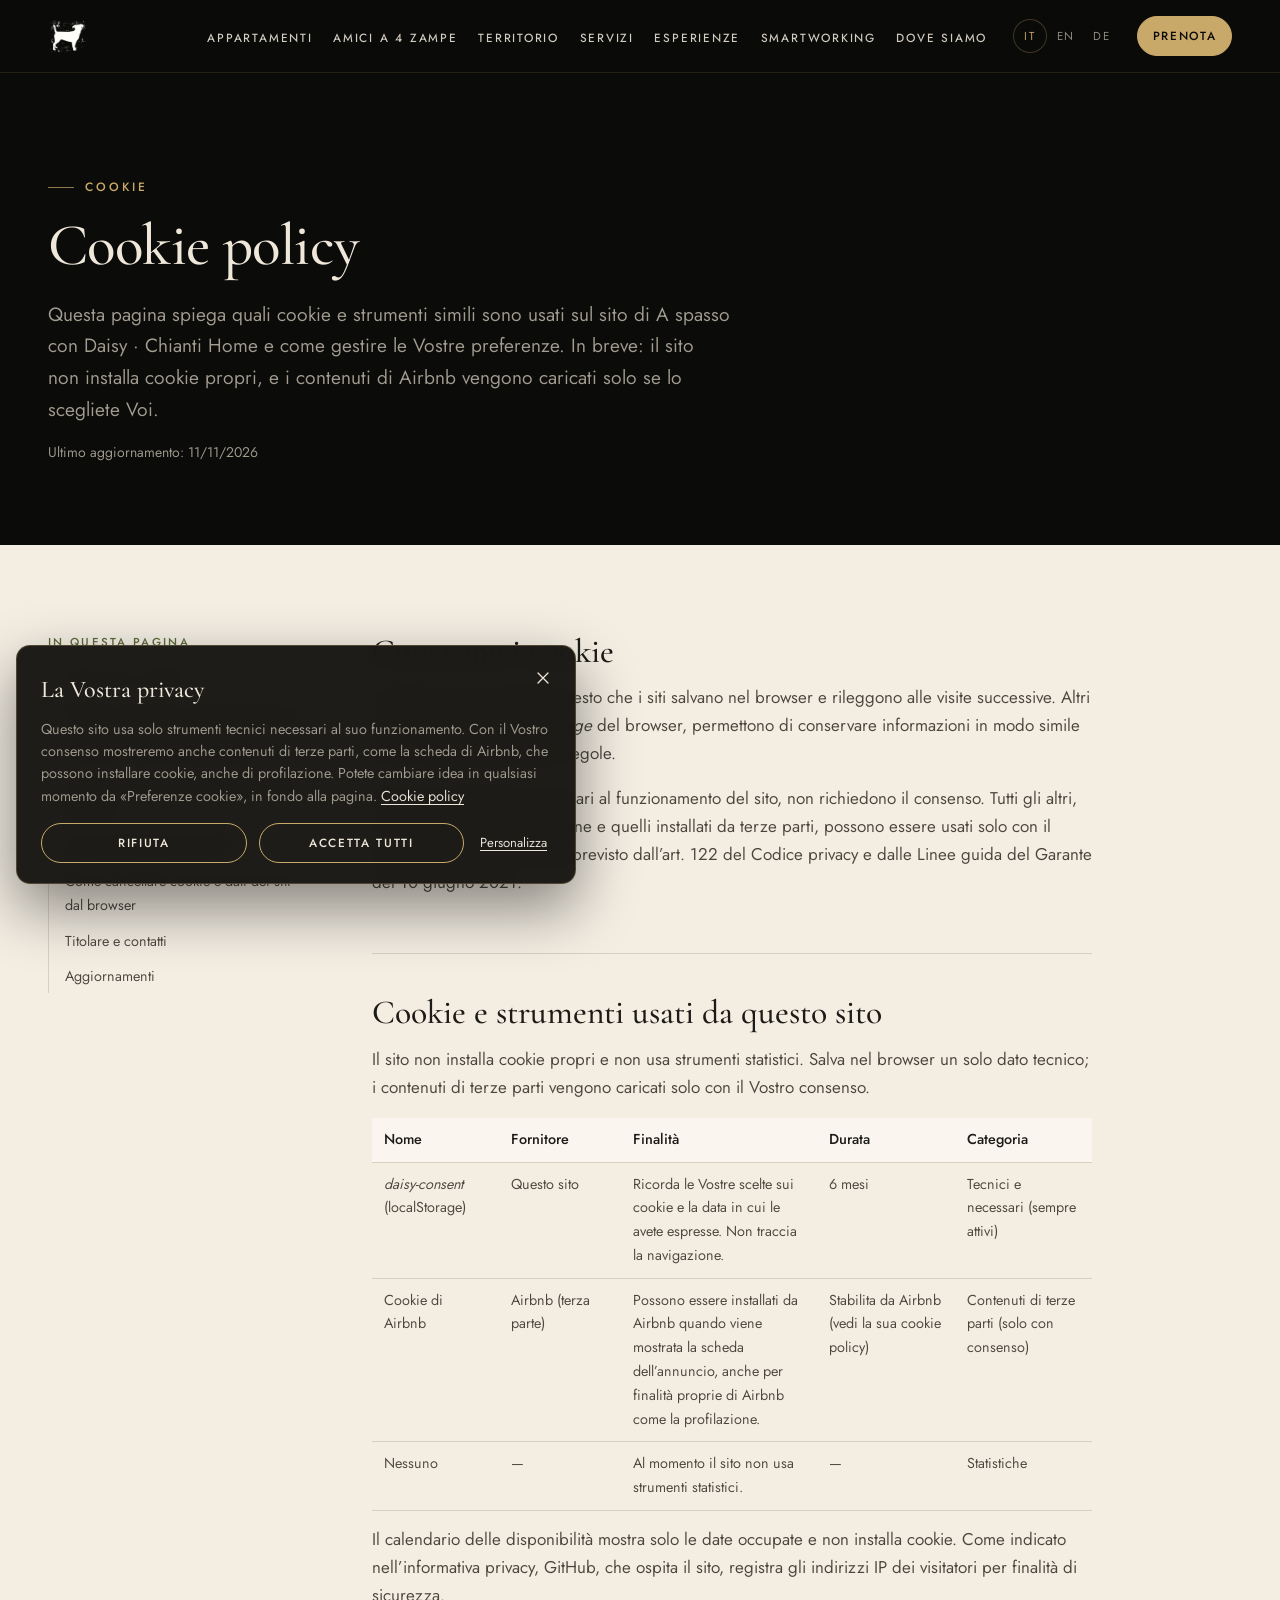
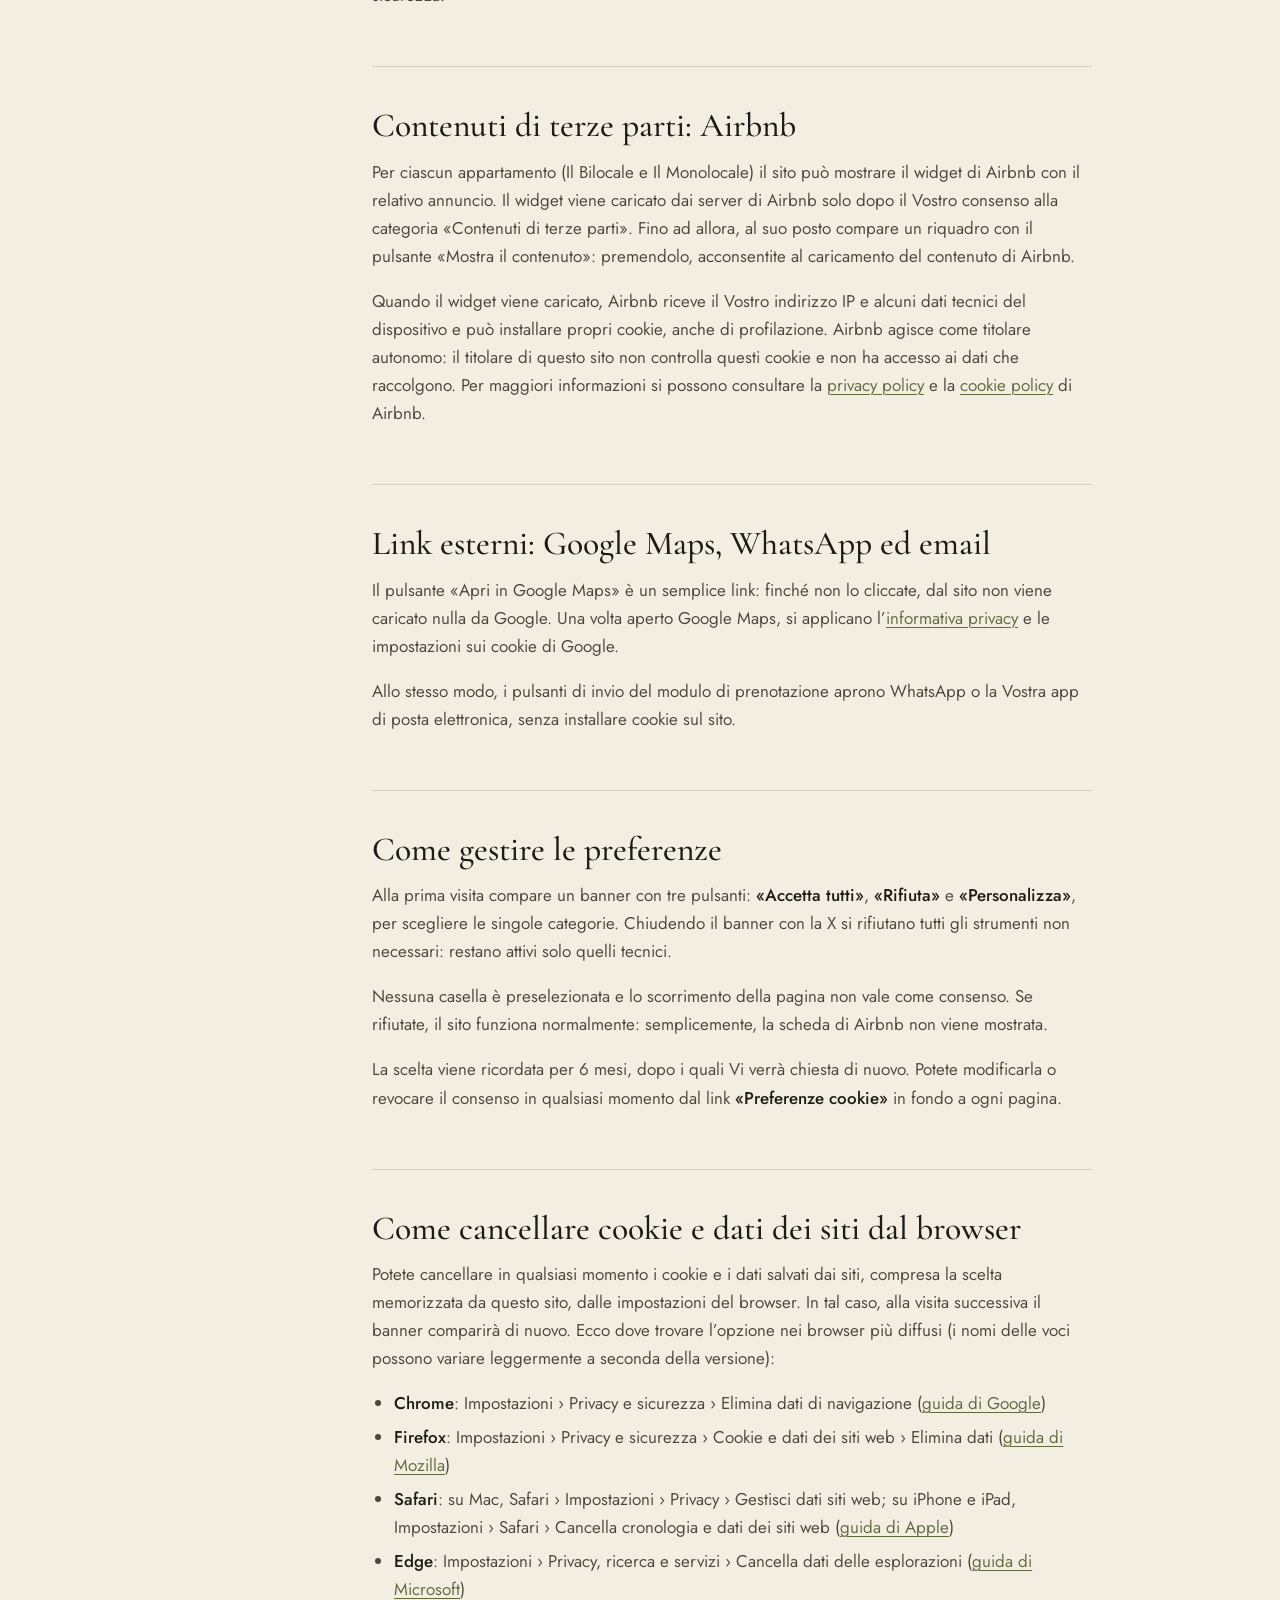
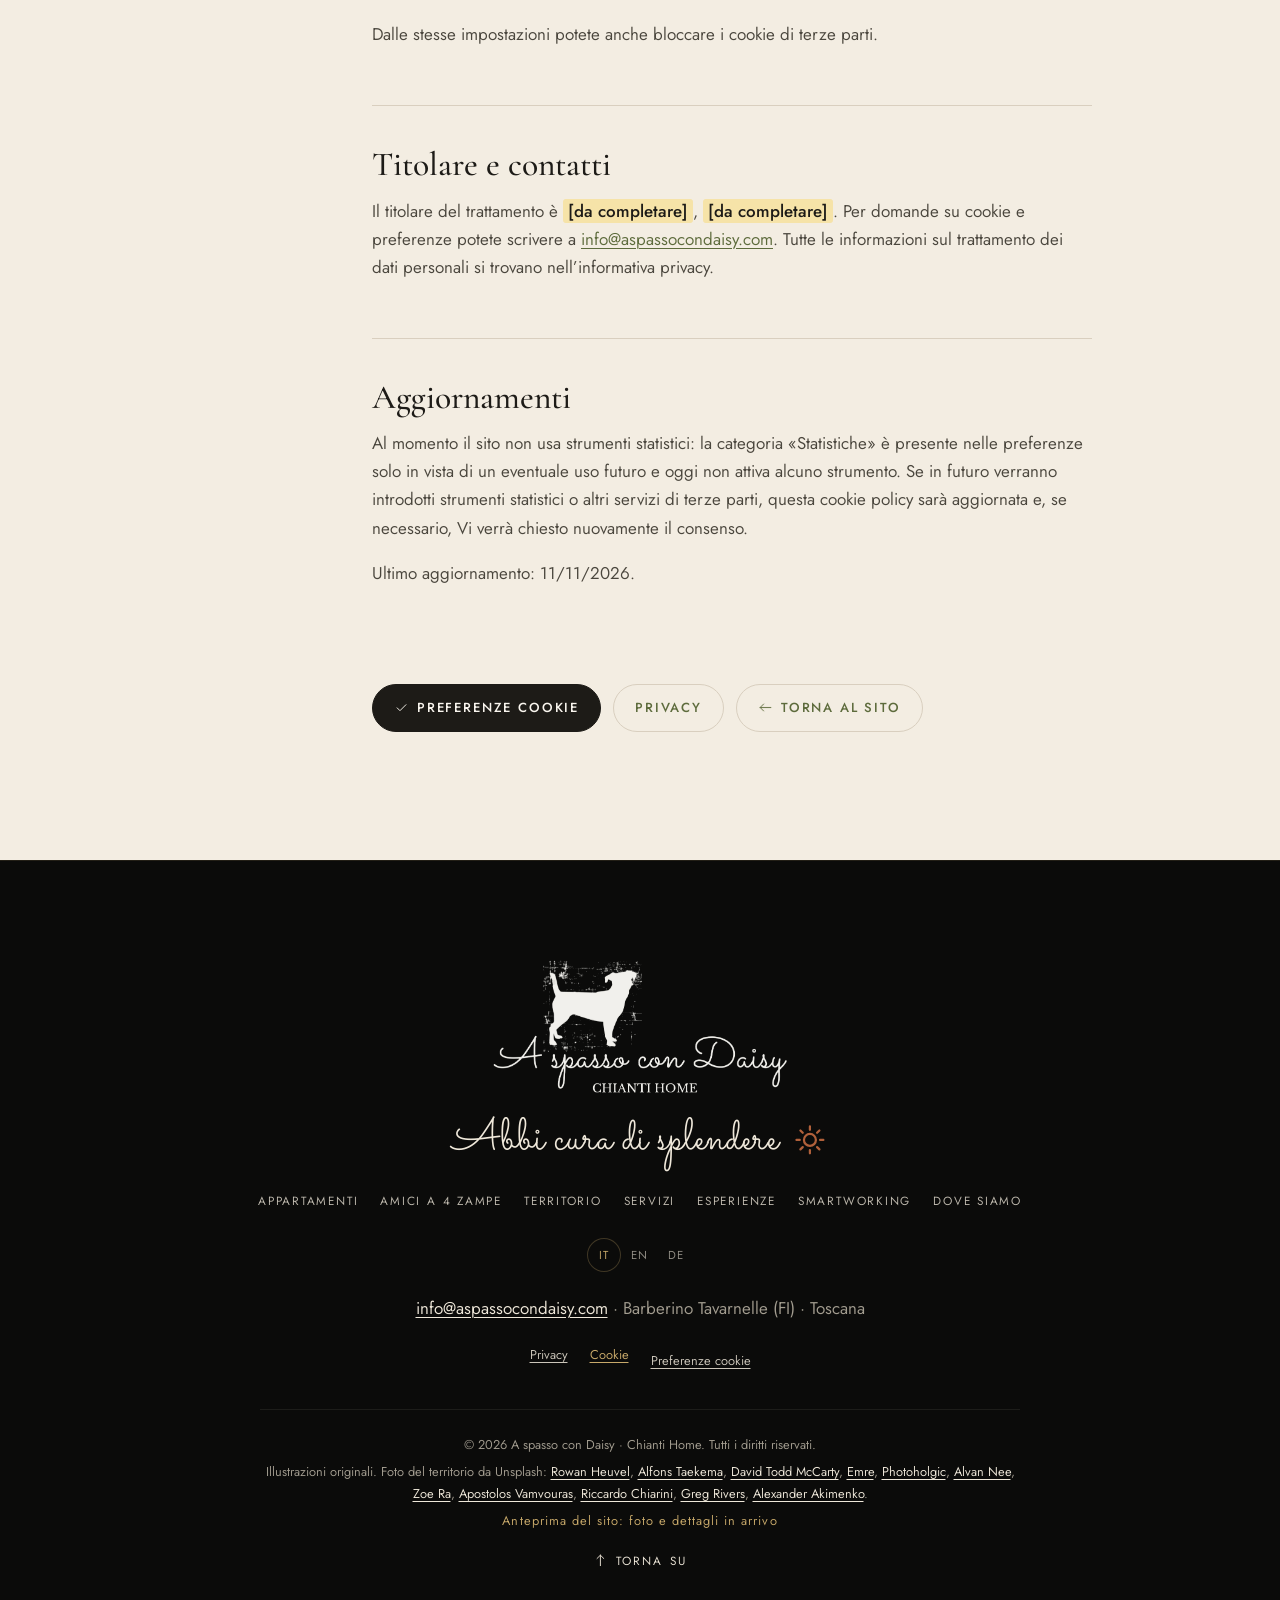
==== commit 4767914a: "Privacy e cookie policy complete in IT/EN/DE, pagine legali responsive - Informativa privacy (10 sez" ====
--- a/cookie/index.html
+++ b/cookie/index.html
@@ -4,7 +4,7 @@
 <meta charset="utf-8">
 <meta name="viewport" content="width=device-width, initial-scale=1, viewport-fit=cover">
 <title>Cookie policy · A spasso con Daisy · Chianti Home</title>
-<meta name="description" content="">
+<meta name="description" content="Cookie policy di A spasso con Daisy · Chianti Home: il sito non usa cookie propri e la scheda di Airbnb si carica solo con il Vostro consenso.">
 <meta name="robots" content="noindex, nofollow">
 <meta name="theme-color" content="#0b0b0a">
 <meta name="color-scheme" content="light">
@@ -16,7 +16,7 @@
 <meta property="og:type" content="website">
 <meta property="og:site_name" content="A spasso con Daisy · Chianti Home">
 <meta property="og:title" content="Cookie policy · A spasso con Daisy · Chianti Home">
-<meta property="og:description" content="">
+<meta property="og:description" content="Cookie policy di A spasso con Daisy · Chianti Home: il sito non usa cookie propri e la scheda di Airbnb si carica solo con il Vostro consenso.">
 <meta property="og:url" content="https://metm98.github.io/ASpassoConDaisyChiantiHome/cookie/">
 <meta property="og:locale" content="it_IT">
 <meta property="og:image" content="https://metm98.github.io/ASpassoConDaisyChiantiHome/assets/img/brand/og-image.jpg">
@@ -72,11 +72,48 @@
     <div class="container">
       <p class="kicker kicker--gold">Cookie</p>
       <h1 class="h2 legal__title">Cookie policy</h1>
-      <p class="small legal__updated">Ultimo aggiornamento: 11/11/2026</p>
+<p class="lead">Questa pagina spiega quali cookie e strumenti simili sono usati sul sito di A spasso con Daisy · Chianti Home e come gestire le Vostre preferenze. In breve: il sito non installa cookie propri, e i contenuti di Airbnb vengono caricati solo se lo scegliete Voi.</p>      <p class="small legal__updated">Ultimo aggiornamento: 11/11/2026</p>
     </div>
   </section>
   <div class="container legal__body">
+    <nav class="legal__toc" aria-labelledby="toc-title">
+      <p class="legal__toc-title" id="toc-title">In questa pagina</p>
+      <ol>
+<li><a href="#cosa-sono">Cosa sono i cookie</a></li><li><a href="#strumenti-usati">Cookie e strumenti usati da questo sito</a></li><li><a href="#contenuti-terze-parti">Contenuti di terze parti: Airbnb</a></li><li><a href="#link-esterni">Link esterni: Google Maps, WhatsApp ed email</a></li><li><a href="#gestire-preferenze">Come gestire le preferenze</a></li><li><a href="#cancellare-cookie">Come cancellare cookie e dati dei siti dal browser</a></li><li><a href="#contatti">Titolare e contatti</a></li><li><a href="#aggiornamenti">Aggiornamenti</a></li>      </ol>
+    </nav>
     <article class="legal__content">
+      <section id="cosa-sono">
+        <h2 class="h3">Cosa sono i cookie</h2>
+        <p>I cookie sono piccoli file di testo che i siti salvano nel browser e rileggono alle visite successive. Altri strumenti, come il <em>localStorage</em> del browser, permettono di conservare informazioni in modo simile e sono soggetti alle stesse regole.</p><p>Gli strumenti <strong>tecnici</strong>, necessari al funzionamento del sito, non richiedono il consenso. Tutti gli altri, compresi quelli di profilazione e quelli installati da terze parti, possono essere usati solo con il consenso dell’utente, come previsto dall’art. 122 del Codice privacy e dalle Linee guida del Garante del 10 giugno 2021.</p>
+      </section>
+      <section id="strumenti-usati">
+        <h2 class="h3">Cookie e strumenti usati da questo sito</h2>
+        <p>Il sito non installa cookie propri e non usa strumenti statistici. Salva nel browser un solo dato tecnico; i contenuti di terze parti vengono caricati solo con il Vostro consenso.</p><table><thead><tr><th>Nome</th><th>Fornitore</th><th>Finalità</th><th>Durata</th><th>Categoria</th></tr></thead><tbody><tr><td><em>daisy-consent</em> (localStorage)</td><td>Questo sito</td><td>Ricorda le Vostre scelte sui cookie e la data in cui le avete espresse. Non traccia la navigazione.</td><td>6 mesi</td><td>Tecnici e necessari (sempre attivi)</td></tr><tr><td>Cookie di Airbnb</td><td>Airbnb (terza parte)</td><td>Possono essere installati da Airbnb quando viene mostrata la scheda dell’annuncio, anche per finalità proprie di Airbnb come la profilazione.</td><td>Stabilita da Airbnb (vedi la sua cookie policy)</td><td>Contenuti di terze parti (solo con consenso)</td></tr><tr><td>Nessuno</td><td>—</td><td>Al momento il sito non usa strumenti statistici.</td><td>—</td><td>Statistiche</td></tr></tbody></table><p>Il calendario delle disponibilità mostra solo le date occupate e non installa cookie. Come indicato nell’informativa privacy, GitHub, che ospita il sito, registra gli indirizzi IP dei visitatori per finalità di sicurezza.</p>
+      </section>
+      <section id="contenuti-terze-parti">
+        <h2 class="h3">Contenuti di terze parti: Airbnb</h2>
+        <p>Per ciascun appartamento (Il Bilocale e Il Monolocale) il sito può mostrare il widget di Airbnb con il relativo annuncio. Il widget viene caricato dai server di Airbnb solo dopo il Vostro consenso alla categoria «Contenuti di terze parti». Fino ad allora, al suo posto compare un riquadro con il pulsante «Mostra il contenuto»: premendolo, acconsentite al caricamento del contenuto di Airbnb.</p><p>Quando il widget viene caricato, Airbnb riceve il Vostro indirizzo IP e alcuni dati tecnici del dispositivo e può installare propri cookie, anche di profilazione. Airbnb agisce come titolare autonomo: il titolare di questo sito non controlla questi cookie e non ha accesso ai dati che raccolgono. Per maggiori informazioni si possono consultare la <a href="https://www.airbnb.it/help/article/2855" target="_blank" rel="noopener">privacy policy</a> e la <a href="https://www.airbnb.it/terms/cookie_policy" target="_blank" rel="noopener">cookie policy</a> di Airbnb.</p>
+      </section>
+      <section id="link-esterni">
+        <h2 class="h3">Link esterni: Google Maps, WhatsApp ed email</h2>
+        <p>Il pulsante «Apri in Google Maps» è un semplice link: finché non lo cliccate, dal sito non viene caricato nulla da Google. Una volta aperto Google Maps, si applicano l’<a href="https://policies.google.com/privacy?hl=it" target="_blank" rel="noopener">informativa privacy</a> e le impostazioni sui cookie di Google.</p><p>Allo stesso modo, i pulsanti di invio del modulo di prenotazione aprono WhatsApp o la Vostra app di posta elettronica, senza installare cookie sul sito.</p>
+      </section>
+      <section id="gestire-preferenze">
+        <h2 class="h3">Come gestire le preferenze</h2>
+        <p>Alla prima visita compare un banner con tre pulsanti: <strong>«Accetta tutti»</strong>, <strong>«Rifiuta»</strong> e <strong>«Personalizza»</strong>, per scegliere le singole categorie. Chiudendo il banner con la X si rifiutano tutti gli strumenti non necessari: restano attivi solo quelli tecnici.</p><p>Nessuna casella è preselezionata e lo scorrimento della pagina non vale come consenso. Se rifiutate, il sito funziona normalmente: semplicemente, la scheda di Airbnb non viene mostrata.</p><p>La scelta viene ricordata per 6 mesi, dopo i quali Vi verrà chiesta di nuovo. Potete modificarla o revocare il consenso in qualsiasi momento dal link <strong>«Preferenze cookie»</strong> in fondo a ogni pagina.</p>
+      </section>
+      <section id="cancellare-cookie">
+        <h2 class="h3">Come cancellare cookie e dati dei siti dal browser</h2>
+        <p>Potete cancellare in qualsiasi momento i cookie e i dati salvati dai siti, compresa la scelta memorizzata da questo sito, dalle impostazioni del browser. In tal caso, alla visita successiva il banner comparirà di nuovo. Ecco dove trovare l’opzione nei browser più diffusi (i nomi delle voci possono variare leggermente a seconda della versione):</p><ul><li><strong>Chrome</strong>: Impostazioni › Privacy e sicurezza › Elimina dati di navigazione (<a href="https://support.google.com/chrome/answer/95647?hl=it" target="_blank" rel="noopener">guida di Google</a>)</li><li><strong>Firefox</strong>: Impostazioni › Privacy e sicurezza › Cookie e dati dei siti web › Elimina dati (<a href="https://support.mozilla.org/kb/clear-cookies-and-site-data-firefox" target="_blank" rel="noopener">guida di Mozilla</a>)</li><li><strong>Safari</strong>: su Mac, Safari › Impostazioni › Privacy › Gestisci dati siti web; su iPhone e iPad, Impostazioni › Safari › Cancella cronologia e dati dei siti web (<a href="https://support.apple.com/it-it/guide/safari/sfri11471/mac" target="_blank" rel="noopener">guida di Apple</a>)</li><li><strong>Edge</strong>: Impostazioni › Privacy, ricerca e servizi › Cancella dati delle esplorazioni (<a href="https://support.microsoft.com/microsoft-edge/delete-cookies-in-microsoft-edge-63947406-40ac-c3b8-57b9-2a946a29ae09" target="_blank" rel="noopener">guida di Microsoft</a>)</li></ul><p>Dalle stesse impostazioni potete anche bloccare i cookie di terze parti.</p>
+      </section>
+      <section id="contatti">
+        <h2 class="h3">Titolare e contatti</h2>
+        <p>Il titolare del trattamento è <strong><mark class="todo">[da completare]</mark></strong>, <mark class="todo">[da completare]</mark>. Per domande su cookie e preferenze potete scrivere a <a href="mailto:info@aspassocondaisy.com">info@aspassocondaisy.com</a>. Tutte le informazioni sul trattamento dei dati personali si trovano nell’informativa privacy.</p>
+      </section>
+      <section id="aggiornamenti">
+        <h2 class="h3">Aggiornamenti</h2>
+        <p>Al momento il sito non usa strumenti statistici: la categoria «Statistiche» è presente nelle preferenze solo in vista di un eventuale uso futuro e oggi non attiva alcuno strumento. Se in futuro verranno introdotti strumenti statistici o altri servizi di terze parti, questa cookie policy sarà aggiornata e, se necessario, Vi verrà chiesto nuovamente il consenso.</p><p>Ultimo aggiornamento: 11/11/2026.</p>
+      </section>
       <div class="legal__actions">
         <button class="btn btn--dark" type="button" data-consent-action="customize"><svg class="icon " aria-hidden="true" focusable="false"><use href="#i-check"></use></svg><span>Preferenze cookie</span></button>
         <a class="btn btn--outline" href="../privacy/">Privacy</a>
--- a/assets/css/style.css
+++ b/assets/css/style.css
@@ -778,7 +778,9 @@
 .legal__toc ol { list-style: none; display: grid; gap: 4px; border-left: 1px solid var(--stone); padding-left: 16px; }
 .legal__toc a { text-decoration: none; color: var(--ink-soft); display: block; padding: 4px 0; }
 .legal__toc a:hover { color: var(--olive); }
-.legal__content { max-width: 72ch; }
+.legal__body > * { min-width: 0; }
+.legal__content { max-width: 72ch; overflow-wrap: break-word; }
+.legal__content a, .legal__content td { overflow-wrap: anywhere; }
 .legal__content section { padding-bottom: clamp(28px, 4vw, 40px); margin-bottom: clamp(28px, 4vw, 40px); border-bottom: 1px solid var(--stone); scroll-margin-top: calc(var(--header-h) + 16px); }
 .legal__content section:last-of-type { border-bottom: 0; }
 .legal__content p, .legal__content ul, .legal__content table { margin-bottom: 1em; color: var(--ink-soft); }
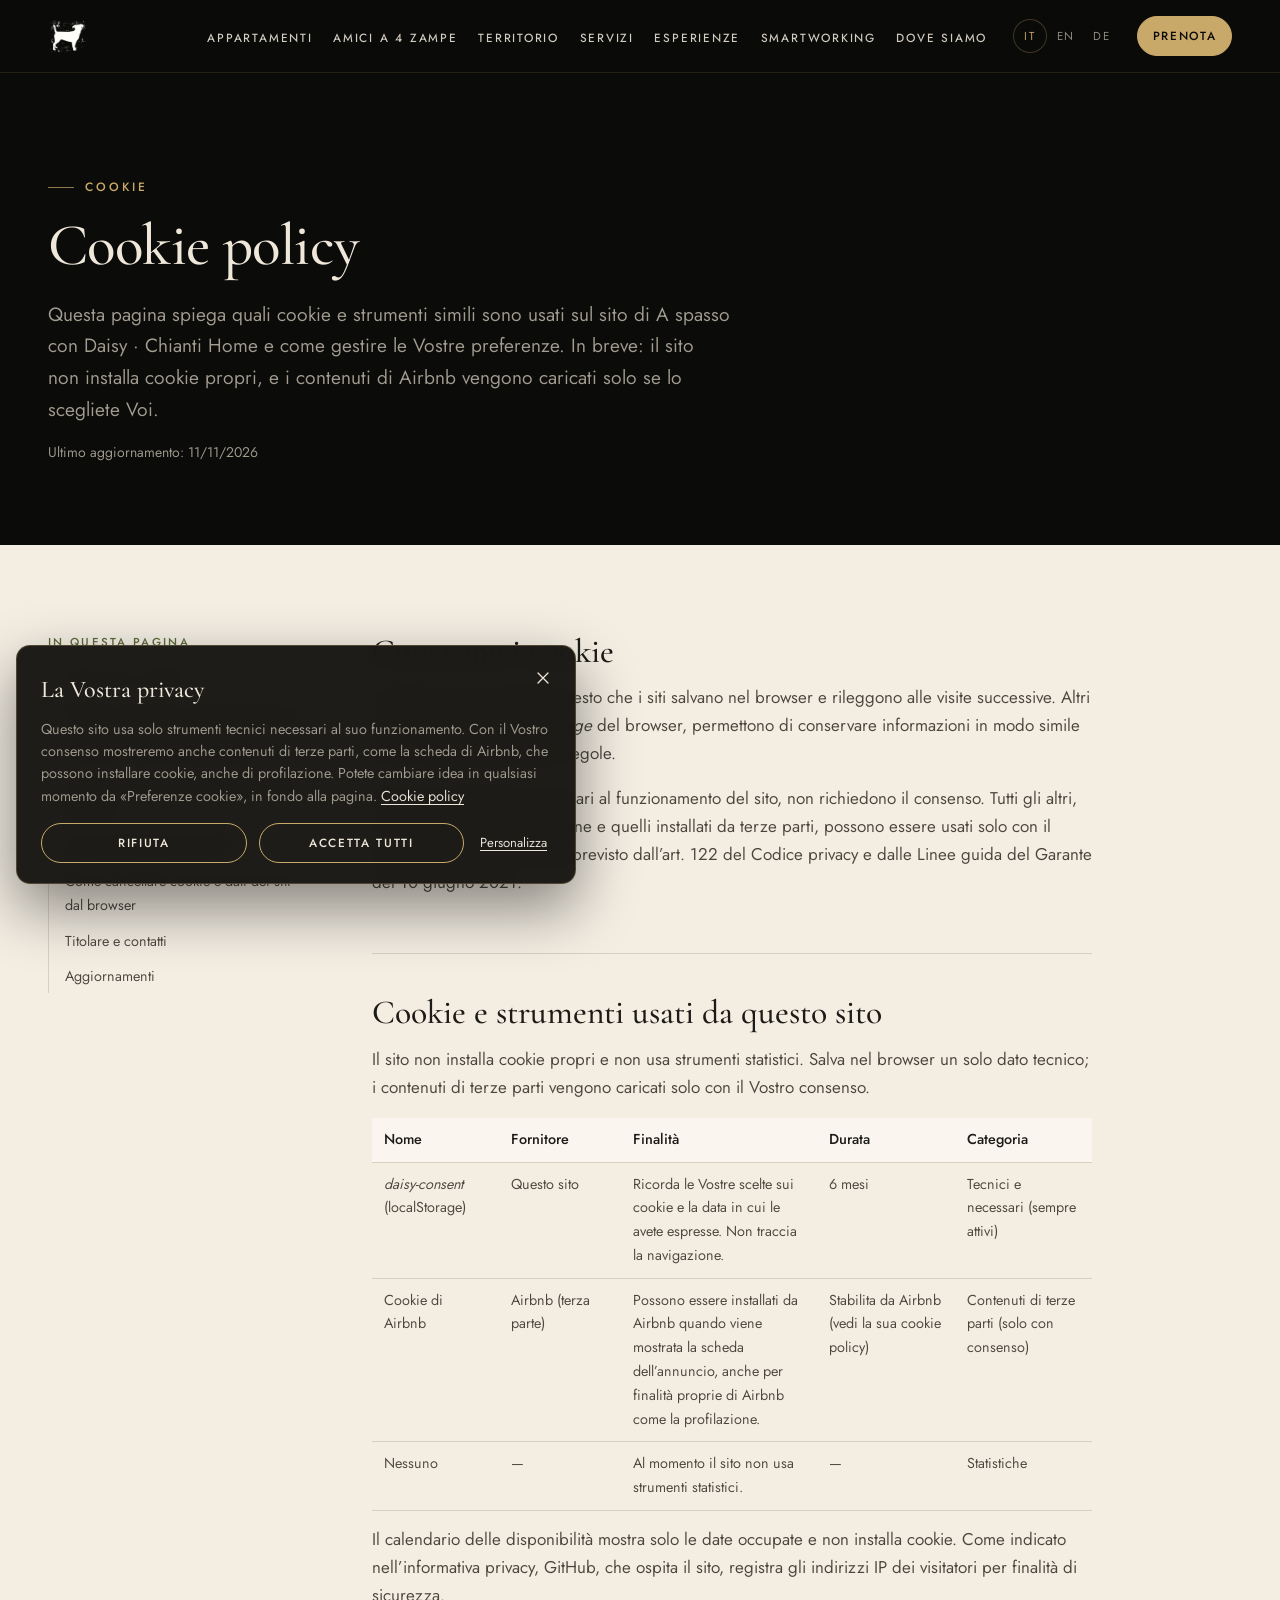
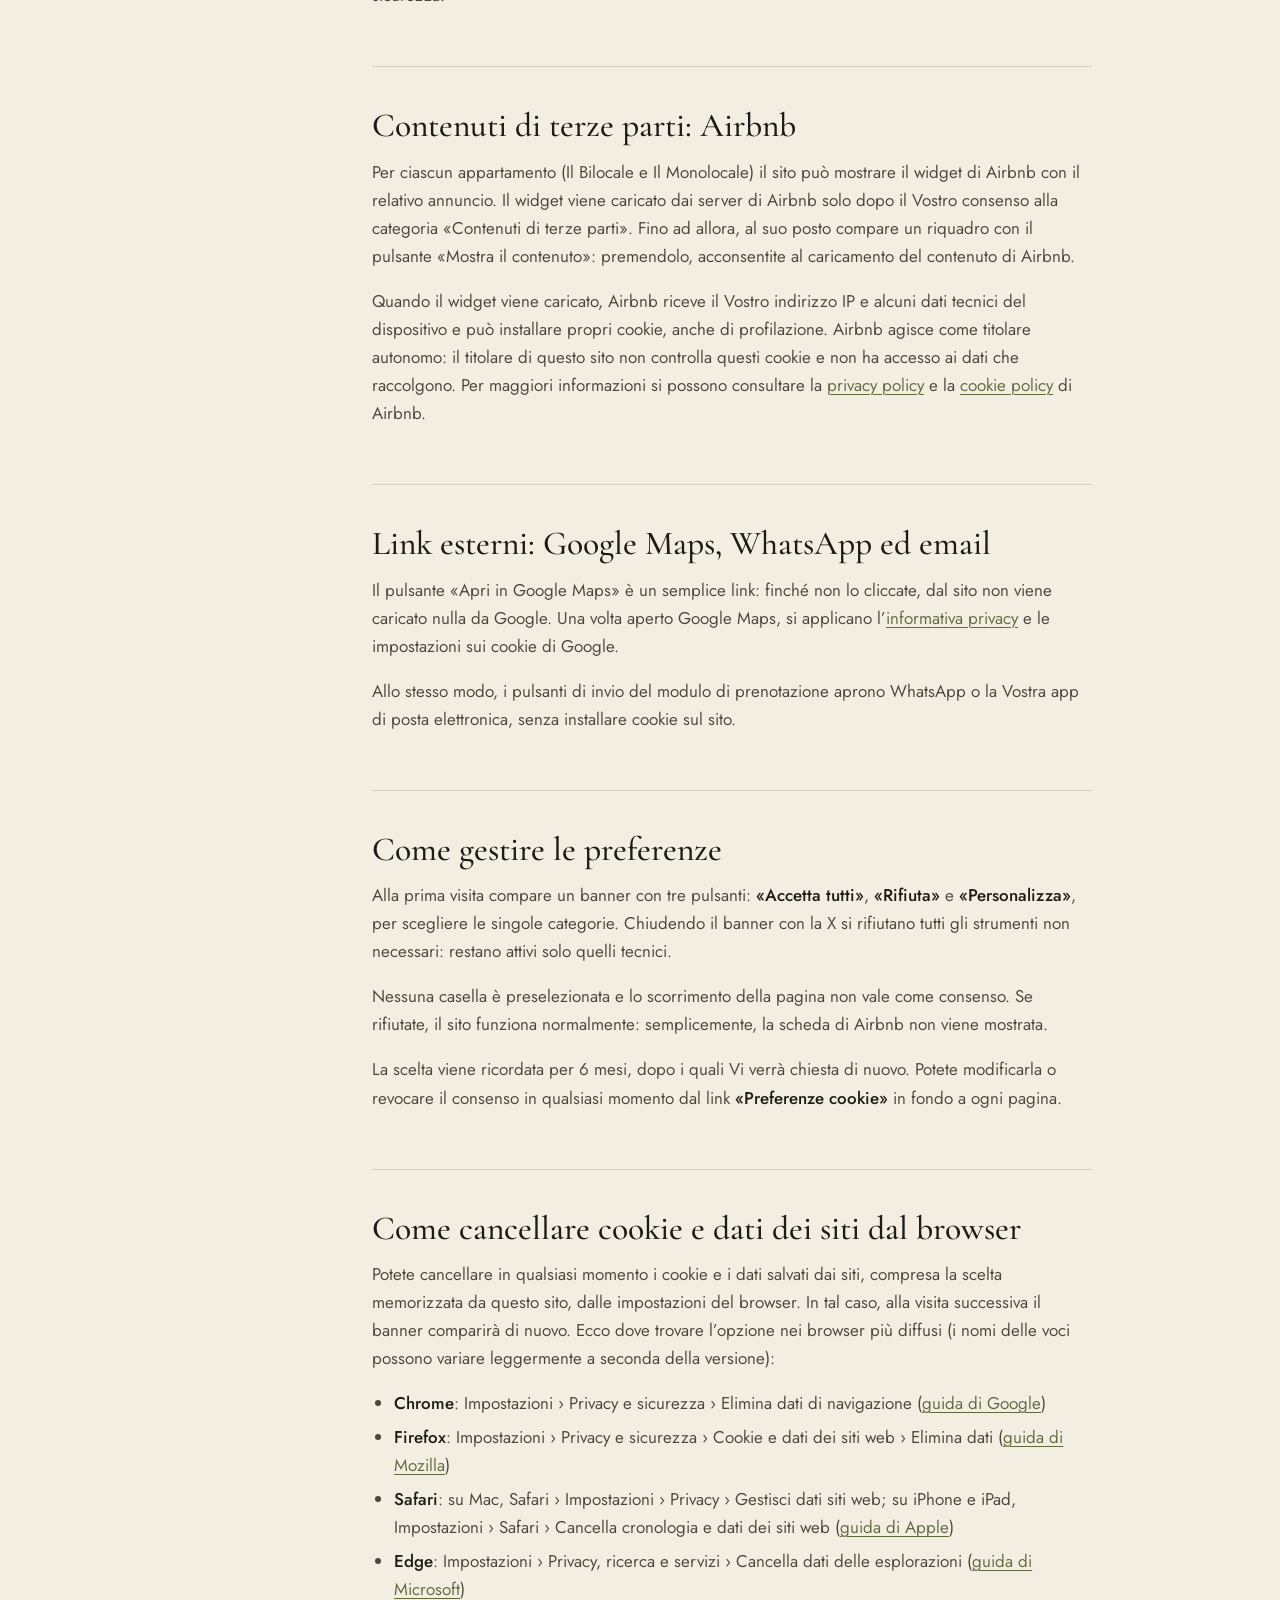
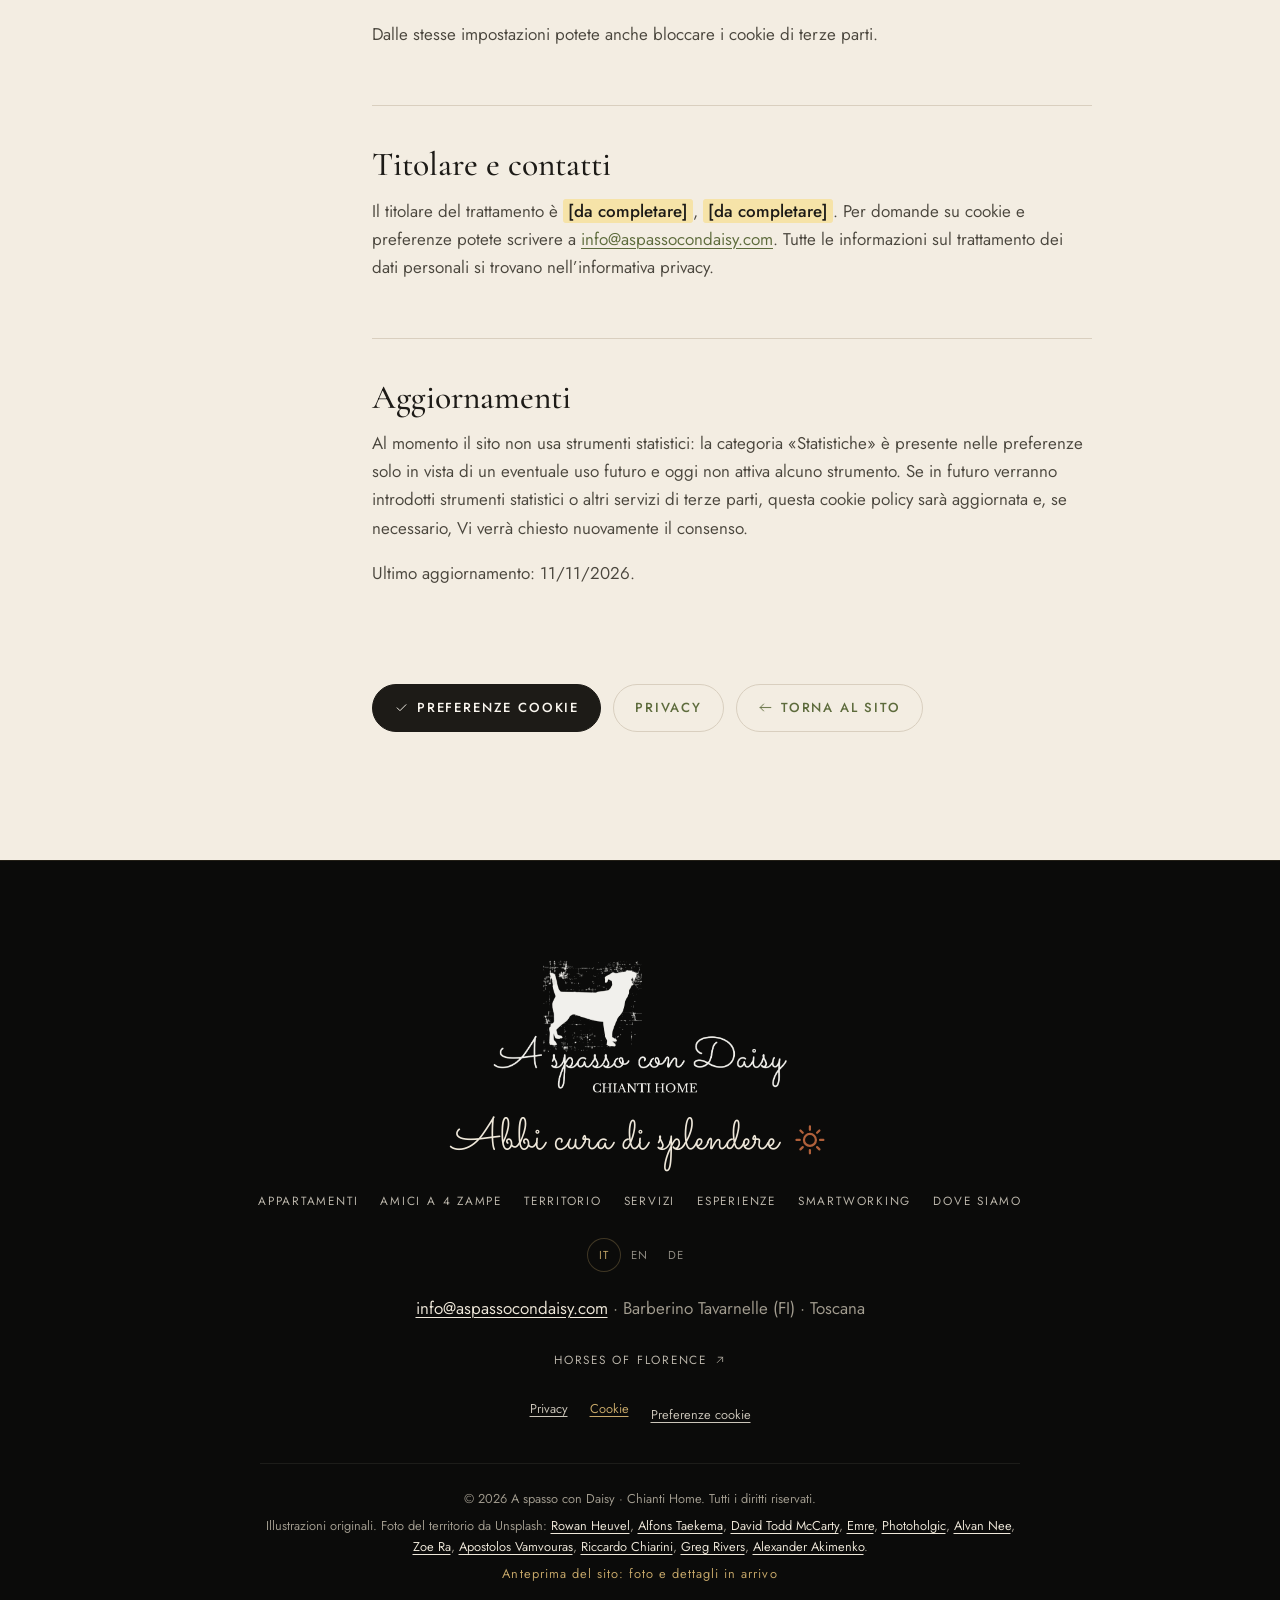
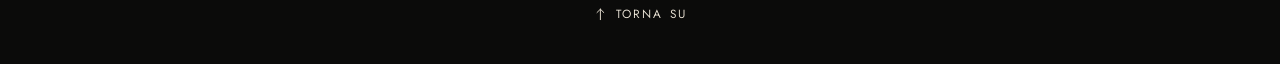
==== commit 42ce088b: "Collegamento discreto a Horses of Florence - Nel blocco «Giornate a cavallo» (Al vostro servizio) un" ====
--- a/cookie/index.html
+++ b/cookie/index.html
@@ -34,7 +34,7 @@
 <script>document.documentElement.classList.replace('no-js','js')</script>
 </head>
 <body class="page-cookie">
-<svg xmlns="http://www.w3.org/2000/svg" class="sprite" aria-hidden="true" focusable="false"><symbol id="i-arrow-down" viewBox="0 0 24 24"><g fill="none" stroke="currentColor" stroke-width="1.5" stroke-linecap="round" stroke-linejoin="round"><path d="M12 3.5v17M6.5 15l5.5 5.5 5.5-5.5"/></g></symbol><symbol id="i-arrow-right" viewBox="0 0 24 24"><g fill="none" stroke="currentColor" stroke-width="1.5" stroke-linecap="round" stroke-linejoin="round"><path d="M3.5 12h17M15 6.5l5.5 5.5-5.5 5.5"/></g></symbol><symbol id="i-check" viewBox="0 0 24 24"><g fill="none" stroke="currentColor" stroke-width="1.5" stroke-linecap="round" stroke-linejoin="round"><path d="M5 12.5l4.5 4.5L19 7.5"/></g></symbol><symbol id="i-close" viewBox="0 0 24 24"><g fill="none" stroke="currentColor" stroke-width="1.5" stroke-linecap="round" stroke-linejoin="round"><path d="M6 6l12 12M18 6 6 18"/></g></symbol><symbol id="i-sun" viewBox="0 0 24 24"><g fill="none" stroke="currentColor" stroke-width="1.5" stroke-linecap="round" stroke-linejoin="round"><circle cx="12" cy="12" r="4"/><path d="M12 5.2 12 3M16.81 7.19 18.36 5.64M18.8 12 21 12M16.81 16.81 18.36 18.36M12 18.8 12 21M7.19 16.81 5.64 18.36M5.2 12 3 12M7.19 7.19 5.64 5.64"/></g></symbol></svg>
+<svg xmlns="http://www.w3.org/2000/svg" class="sprite" aria-hidden="true" focusable="false"><symbol id="i-arrow-down" viewBox="0 0 24 24"><g fill="none" stroke="currentColor" stroke-width="1.5" stroke-linecap="round" stroke-linejoin="round"><path d="M12 3.5v17M6.5 15l5.5 5.5 5.5-5.5"/></g></symbol><symbol id="i-arrow-right" viewBox="0 0 24 24"><g fill="none" stroke="currentColor" stroke-width="1.5" stroke-linecap="round" stroke-linejoin="round"><path d="M3.5 12h17M15 6.5l5.5 5.5-5.5 5.5"/></g></symbol><symbol id="i-arrow-up-right" viewBox="0 0 24 24"><g fill="none" stroke="currentColor" stroke-width="1.5" stroke-linecap="round" stroke-linejoin="round"><path d="M6.5 17.5l11-11M8.5 6.5h9v9"/></g></symbol><symbol id="i-check" viewBox="0 0 24 24"><g fill="none" stroke="currentColor" stroke-width="1.5" stroke-linecap="round" stroke-linejoin="round"><path d="M5 12.5l4.5 4.5L19 7.5"/></g></symbol><symbol id="i-close" viewBox="0 0 24 24"><g fill="none" stroke="currentColor" stroke-width="1.5" stroke-linecap="round" stroke-linejoin="round"><path d="M6 6l12 12M18 6 6 18"/></g></symbol><symbol id="i-sun" viewBox="0 0 24 24"><g fill="none" stroke="currentColor" stroke-width="1.5" stroke-linecap="round" stroke-linejoin="round"><circle cx="12" cy="12" r="4"/><path d="M12 5.2 12 3M16.81 7.19 18.36 5.64M18.8 12 21 12M16.81 16.81 18.36 18.36M12 18.8 12 21M7.19 16.81 5.64 18.36M5.2 12 3 12M7.19 7.19 5.64 5.64"/></g></symbol></svg>
 <a class="skip" href="#main">Vai al contenuto</a>
 <header class="site-header" id="top">
   <div class="site-header__inner">
@@ -136,6 +136,7 @@
       <li><a href="../de/cookie/" hreflang="de" lang="de">DE</a></li>
     </ul>
     <p class="site-footer__contact"><a href="mailto:info@aspassocondaisy.com">info@aspassocondaisy.com</a> · Barberino Tavarnelle (FI) · Toscana</p>
+    <p class="site-footer__partner"><a href="https://metm98.github.io/HorsesOfFlorence/" target="_blank" rel="noopener">Horses of Florence<svg class="icon " aria-hidden="true" focusable="false"><use href="#i-arrow-up-right"></use></svg><span class="sr-only"> (si apre in una nuova scheda)</span></a></p>
     <ul class="site-footer__legal">
       <li><a href="../privacy/">Privacy</a></li>
       <li><a href="../cookie/" aria-current="page">Cookie</a></li>
--- a/assets/css/style.css
+++ b/assets/css/style.css
@@ -474,6 +474,15 @@
 .story__frame .icon { width: 64px; height: 64px; }
 .story__num { font-variant-numeric: lining-nums; display: block; font-family: var(--serif); font-size: 1rem; letter-spacing: .2em; color: var(--gold); margin-bottom: .8rem; }
 .story__body p { color: var(--muted-dark); max-width: 52ch; }
+/* Collegamento discreto a Horses of Florence, nello stile dei «kicker» dorati */
+.story__link {
+  display: inline-flex; align-items: center; gap: .7em; margin-top: 1.5rem; padding-bottom: 7px;
+  font-size: .74rem; font-weight: 500; letter-spacing: .22em; text-transform: uppercase; text-decoration: none; color: var(--gold);
+  background: linear-gradient(currentColor, currentColor) 0 100% / 2.2em 1px no-repeat; transition: background-size .6s var(--ease);
+}
+.story__link:hover, .story__link:focus-visible { background-size: 100% 1px; }
+.story__link .icon { width: 1.05em; height: 1.05em; transition: transform .6s var(--ease); }
+.story__link:hover .icon { transform: translate(2px, -2px); }
 @media (min-width: 900px) {
   .story { grid-template-columns: 1.1fr 1fr; }
   .story:nth-child(even) .story__media { order: 2; }
@@ -620,6 +629,9 @@
 .site-footer__nav a:hover { opacity: 1; color: var(--gold); }
 .langs--footer { color: var(--cream); }
 .site-footer__contact a { color: var(--cream); }
+.site-footer__partner a { display: inline-flex; align-items: center; gap: .6em; padding: 6px 0; font-size: .74rem; letter-spacing: .15em; text-transform: uppercase; text-decoration: none; color: var(--cream); opacity: .8; transition: opacity .3s, color .3s; }
+.site-footer__partner a:hover, .site-footer__partner a:focus-visible { opacity: 1; color: var(--gold); }
+.site-footer__partner .icon { width: 1em; height: 1em; }
 .site-footer__meta { display: grid; gap: 6px; font-size: .8rem; max-width: 760px; margin-top: 10px; padding-top: 24px; border-top: 1px solid rgba(239, 232, 218, .08); }
 .site-footer__meta a { color: var(--cream); }
 .site-footer__preview { color: var(--gold); letter-spacing: .08em; }
